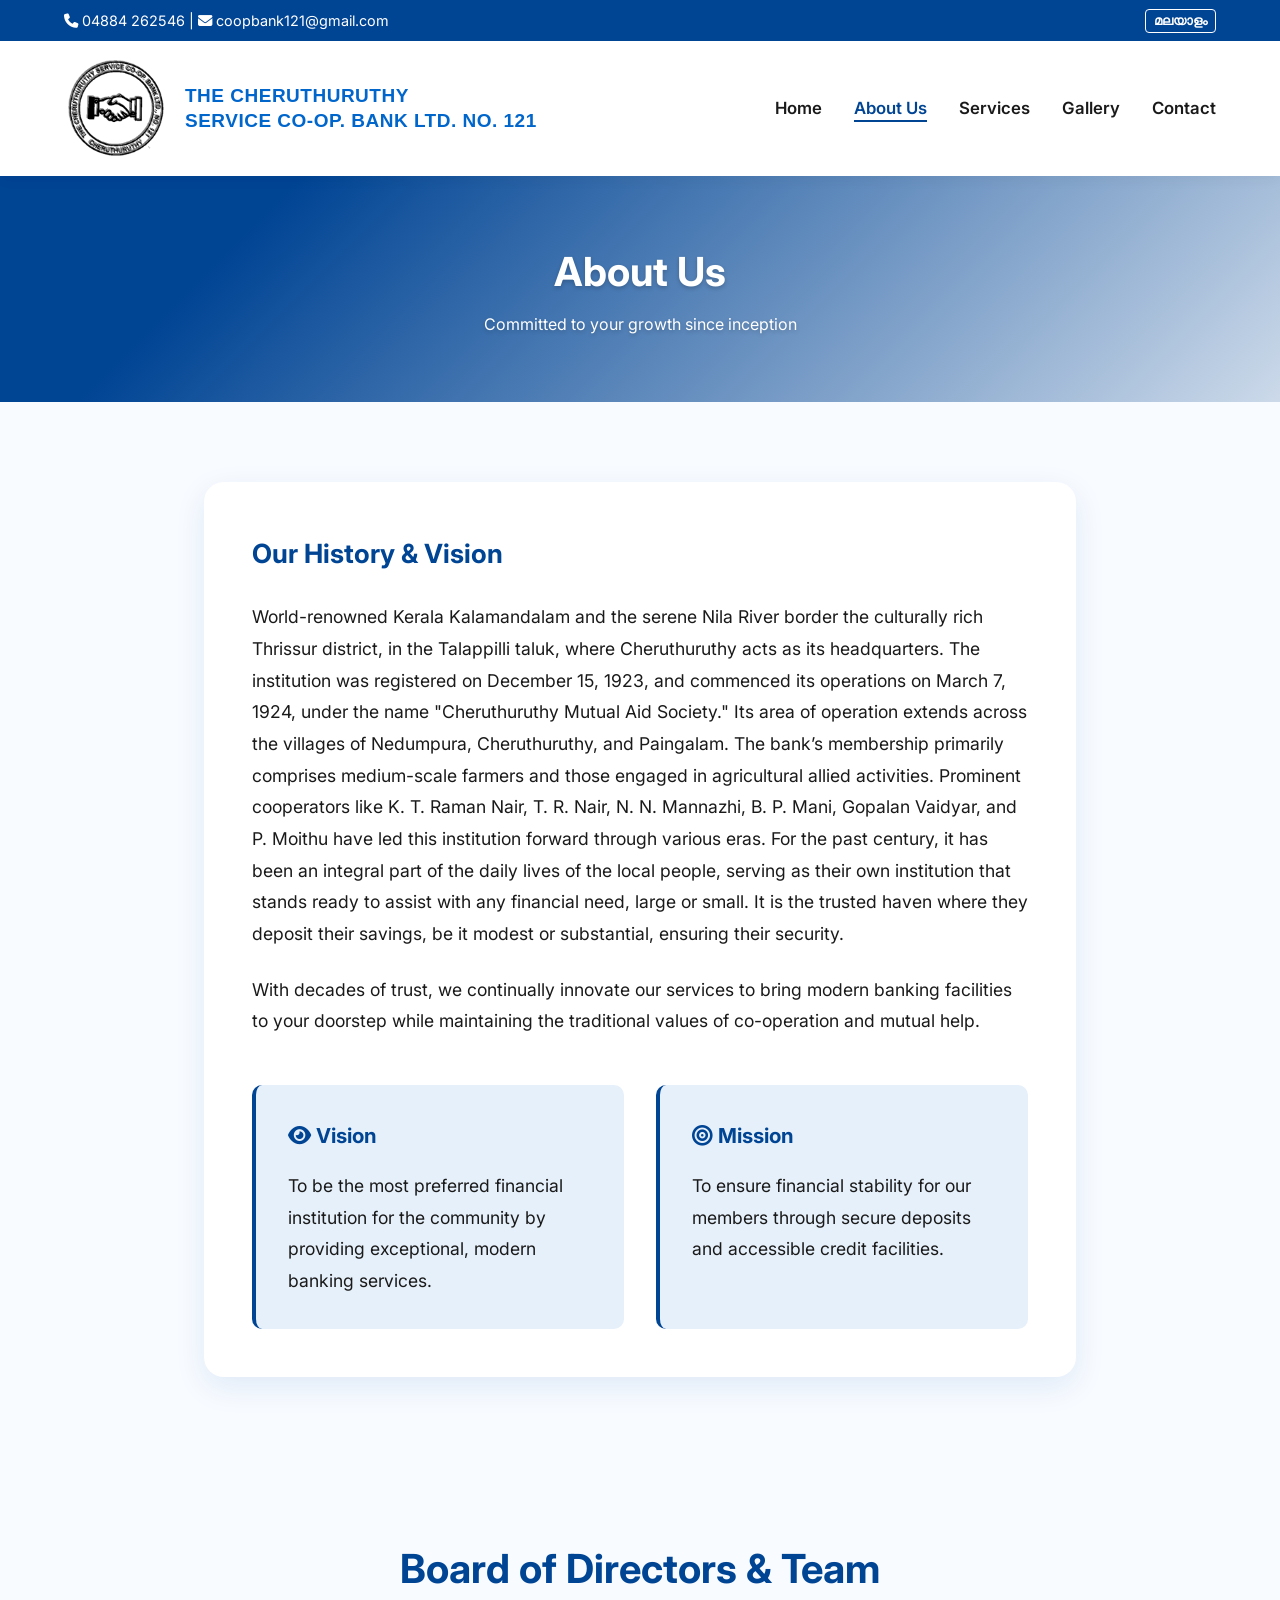
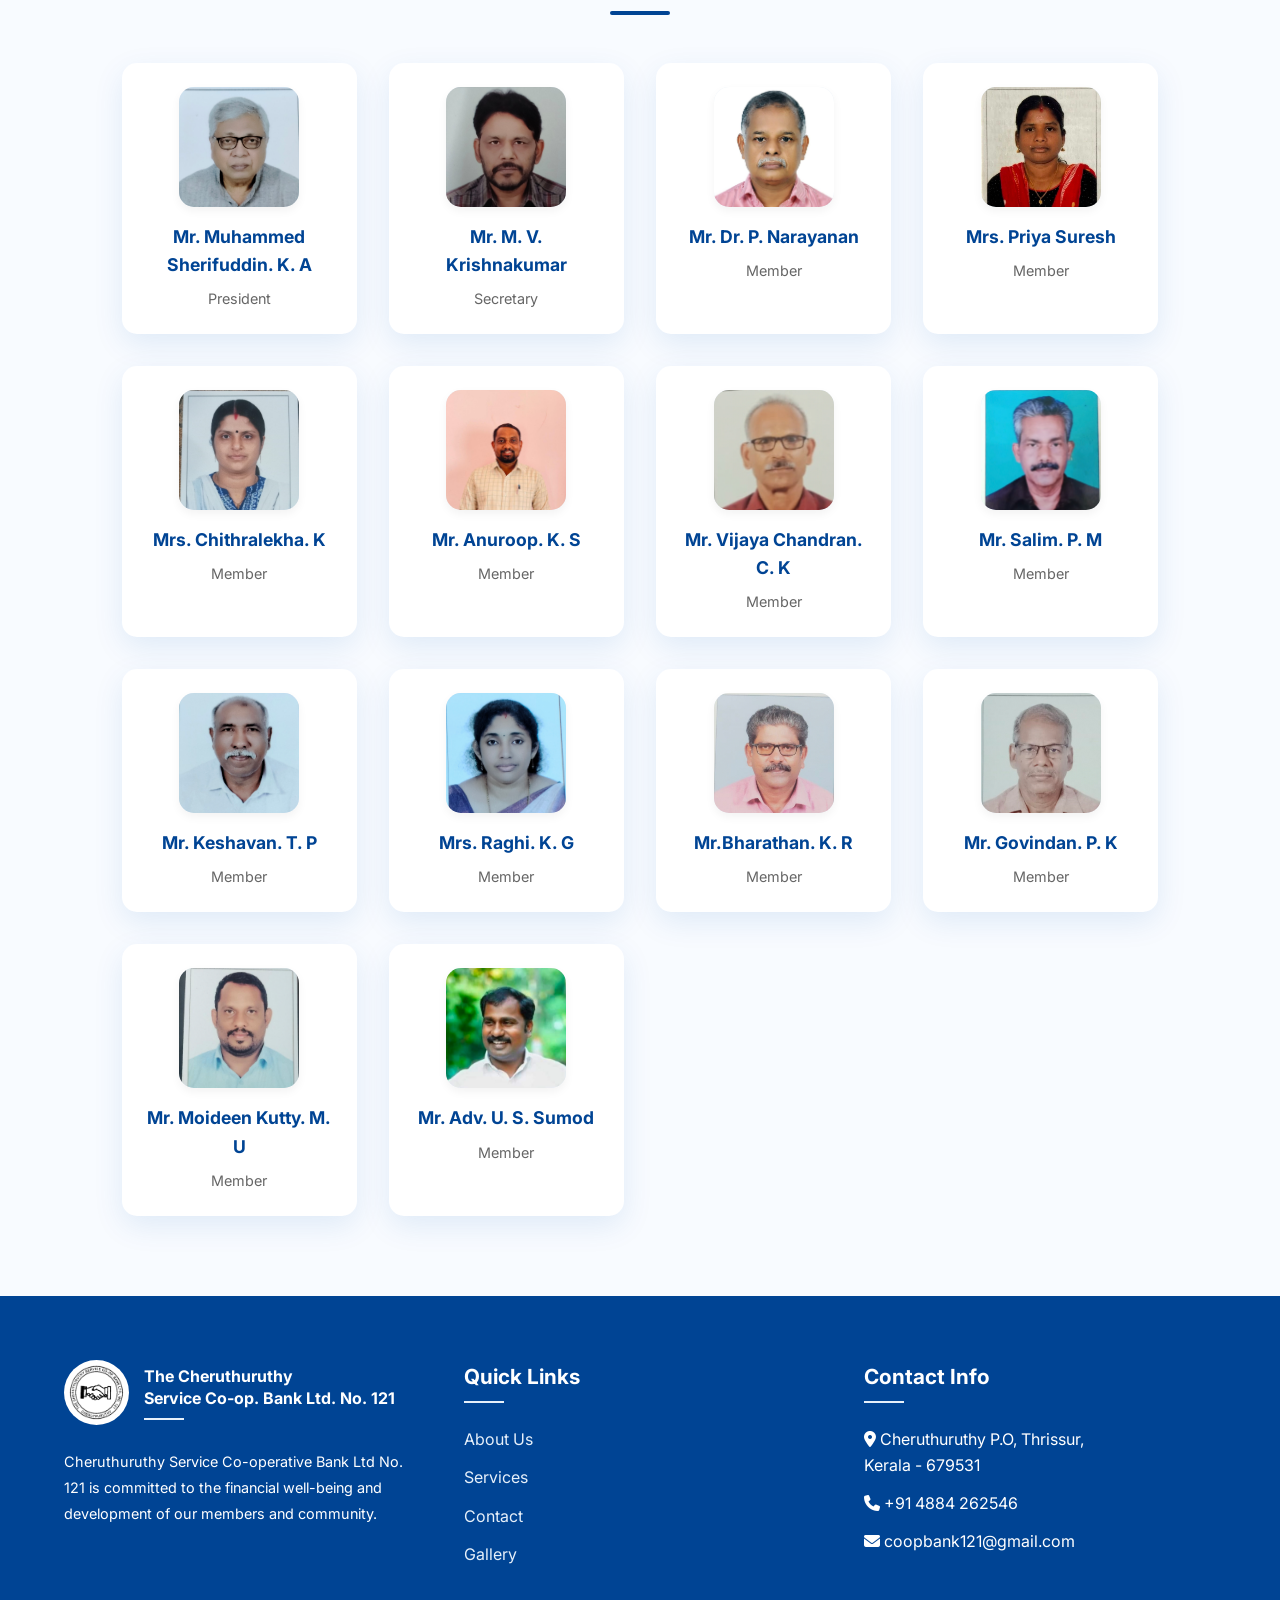
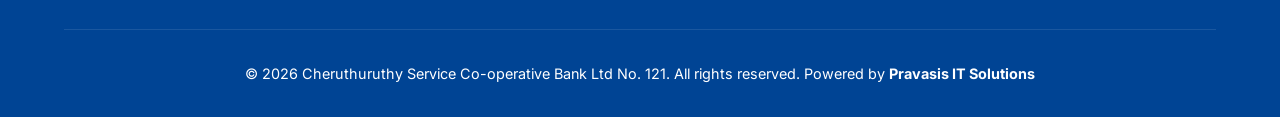
==== about.html @ 6e1e4259 "updated" ====
<!DOCTYPE html>
<html lang="en">

<head>
    <meta charset="UTF-8">
    <meta name="viewport" content="width=device-width, initial-scale=1.0">
    <title>About Us - Cheruthuruthy Service Co-operative Bank</title>
    <link
        href="https://fonts.googleapis.com/css2?family=Inter:wght@400;600;800&family=Noto+Sans+Malayalam:wght@400;600;800&display=swap"
        rel="stylesheet">
    <link rel="stylesheet" href="css/style.css">
    <link rel="stylesheet" href="https://cdnjs.cloudflare.com/ajax/libs/font-awesome/6.4.0/css/all.min.css">
</head>

<body>

    <!-- Header -->
    <div id="header-placeholder"></div>

    <!-- Page Title -->
    <div
        style="background: linear-gradient(135deg, var(--primary-blue) 20%, var(--white) 120%); color: var(--white); padding: 4rem 5%; text-align: center; text-shadow: 0 2px 4px rgba(0,0,0,0.2);">
        <h1 style="font-size: 2.5rem; margin-bottom: 0.5rem;">
            <span class="lang-en">About Us</span>
            <span class="lang-ml">ഞങ്ങളെക്കുറിച്ച്</span>
        </h1>
        <p>
            <span class="lang-en">Committed to your growth since inception</span>
            <span class="lang-ml">തുടക്കം മുതൽ നിങ്ങളുടെ വളർച്ചയ്ക്കായി പ്രതിജ്ഞാബദ്ധം</span>
        </p>
    </div>

    <!-- About Content -->
    <section class="section" style="max-width: 1000px; margin: 0 auto; line-height: 1.8; font-size: 1.1rem;">
        <div style="background: var(--white); padding: 3rem; border-radius: 20px; box-shadow: var(--box-shadow);">
            <h2 style="color: var(--primary-blue); margin-bottom: 1.5rem;">
                <span class="lang-en">Our History & Vision</span>
                <span class="lang-ml">ഞങ്ങളുടെ ചരിത്രവും കാഴ്ചപ്പാടും</span>
            </h2>
            <p style="margin-bottom: 1.5rem;">
                <span class="lang-en">World-renowned Kerala Kalamandalam and the serene Nila River border the culturally
                    rich Thrissur district, in the Talappilli taluk, where Cheruthuruthy acts as its headquarters.
                    The institution was registered on December 15, 1923, and commenced its operations on March 7, 1924,
                    under the name "Cheruthuruthy Mutual Aid Society." Its area of operation extends across the
                    villages of Nedumpura, Cheruthuruthy, and Paingalam. The bank’s membership primarily comprises
                    medium-scale farmers and those engaged in agricultural allied activities. Prominent cooperators like
                    K.
                    T. Raman Nair, T. R. Nair, N. N. Mannazhi, B. P. Mani, Gopalan Vaidyar, and P. Moithu have led
                    this institution forward through various eras. For the past century, it has been an integral part of
                    the daily lives of the local people, serving as their own institution that stands ready to assist
                    with
                    any financial need, large or small. It is the trusted haven where they deposit their savings, be it
                    modest or substantial, ensuring their security.</span>
                <span class="lang-ml">ലോക പ്രശസ്തമായ കേരളകലാമണ്ഡലവും, നിളാനദിയും അതിരിടുന്ന തൃശൂർ ജില്ലയിൽ തലപ്പിള്ളി
                    താലൂക്കിൽ ചെറുതുരുത്തി ആസ്ഥാനമാക്കി 1923 ഡിസംബർ 15 ന് രജിസ്റ്റർ ചെയ്യുകയും 1924 മാർച്ച് 7 ന്
                    ചെറുതുരുത്തി പരസ്പര സഹായ സംഘം എന്ന പേരിൽ പ്രവർത്തനം ആരംഭിക്കുകയും ചെയ്തു.നെടുമ്പുര, ചെറുതുരുത്തി,
                    പൈങ്കുളം വില്ലേജുകളിലായി അതിന്റെ പ്രവർത്തന പരിധി വ്യാപിച്ചു കിടക്കുന്നു. പ്രധാനമായും ഇടത്തരം
                    കർഷകരും, കാർഷികാനുബന്ധപ്രവർത്തനങ്ങളിൽ ഏർപ്പെട്ടു വരുന്നവരുമാണ് ബാങ്കിലെ അംഗങ്ങൾ . K. T. രാമൻ നായർ,
                    T. R. നായർ, N. N. മണ്ണഴി, ബി. പി. മണി, ഗോപാലൻ വൈദ്യർ, പി. മൊയ്‌തു തുടങ്ങിയ പ്രമുഖ സഹകാരികൾ ഈ
                    സ്ഥാപനത്തിനെ വിവിധ കാലങ്ങളിലായി മുന്നോട്ടു നയിച്ചവരാണ്. കഴിഞ്ഞ ഒരു ശതാബ്ദ്ധമായി ഈ നാട്ടിലെ ഏതൊരു
                    സാധാരണക്കാരന്റെയും ഏതൊരു സാമ്പത്തികാവശ്യത്തിനും ഓടിയെത്താവുന്നൊരു സ്വന്തം സ്ഥാപനമായി അവരുടെ
                    നിത്യജീവിതവുമായി അത്രമേൽ ബന്ധപ്പെട്ടു കിടക്കുന്നു. അവരുടെ ചെറുതും വലുതുമായ സമ്പാദ്യങ്ങൾ സുരക്ഷിതമായി
                    നിക്ഷേപിക്കുന്നതിനും ആശ്രയിക്കുന്നത് ഈ സാമ്പത്തിക സ്ഥാപനത്തിനെയാണ്.</span>
            </p>
            <p style="margin-bottom: 1.5rem;">
                <span class="lang-en">With decades of trust, we continually innovate our services to bring modern
                    banking facilities to your doorstep while maintaining the traditional values of co-operation and
                    mutual help.</span>
                <span class="lang-ml">പതിറ്റാണ്ടുകളുടെ വിശ്വാസത്തോടെ, സഹകരണത്തിന്റെയും പരസ്പര സഹായത്തിന്റെയും പരമ്പരാഗത
                    മൂല്യങ്ങൾ കാത്തുസൂക്ഷിച്ചുകൊണ്ട് നിങ്ങളുടെ പടിവാതിൽക്കൽ ആധുനിക ബാങ്കിംഗ് സൗകര്യങ്ങൾ കൊണ്ടുവരാൻ ഞങ്ങൾ
                    നിരന്തരം ഞങ്ങളുടെ സേവനങ്ങൾ നവീകരിക്കുന്നു.</span>
            </p>

            <div style="display: grid; grid-template-columns: 1fr 1fr; gap: 2rem; margin-top: 3rem;">
                <div
                    style="background: var(--light-blue); padding: 2rem; border-radius: 10px; border-left: 4px solid var(--primary-blue);">
                    <h3 style="color: var(--secondary-blue); margin-bottom: 1rem;"><i class="fas fa-eye"></i> <span
                            class="lang-en">Vision</span><span class="lang-ml">കാഴ്ചപ്പാട്</span></h3>
                    <p>
                        <span class="lang-en">To be the most preferred financial institution for the community by
                            providing exceptional, modern banking services.</span>
                        <span class="lang-ml">മികച്ചതും ആധുനികവുമായ ബാങ്കിംഗ് സേവനങ്ങൾ നൽകിക്കൊണ്ട് സമൂഹത്തിന്റെ ഏറ്റവും
                            പ്രിയപ്പെട്ട സാമ്പത്തിക സ്ഥാപനമാകുക.</span>
                    </p>
                </div>
                <div
                    style="background: var(--light-blue); padding: 2rem; border-radius: 10px; border-left: 4px solid var(--primary-blue);">
                    <h3 style="color: var(--secondary-blue); margin-bottom: 1rem;"><i class="fas fa-bullseye"></i> <span
                            class="lang-en">Mission</span><span class="lang-ml">ദൗത്യം</span></h3>
                    <p>
                        <span class="lang-en">To ensure financial stability for our members through secure deposits and
                            accessible credit facilities.</span>
                        <span class="lang-ml">സുരക്ഷിതമായ നിക്ഷേപങ്ങളിലൂടെയും എളുപ്പത്തിൽ ലഭ്യമാകുന്ന വായ്പാ
                            സൗകര്യങ്ങളിലൂടെയും ഞങ്ങളുടെ അംഗങ്ങൾക്ക് സാമ്പത്തിക സ്ഥിരത ഉറപ്പാക്കുക.</span>
                    </p>
                </div>
            </div>
        </div>
    </section>

    <!-- Team Section -->
    <section class="section bg-light">
        <h2 class="section-title">
            <span class="lang-en">Board of Directors & Team</span>
            <span class="lang-ml">ഭരണസമിതി</span>
        </h2>
        <div class="team-grid">
            <div class="team-member">
                <div class="avatar"><img src="images/team/peresident.jpeg" alt="Team Member"></div>
                <h4>
                    <span class="lang-en">Mr. Muhammed Sherifuddin. K. A</span>
                    <span class="lang-ml">ശ്രീ. മുഹമ്മദ് ഷെരീഫുദ്ദീൻ. കെ. എ</span>
                </h4>
                <p><span class="lang-en">President</span><span class="lang-ml">പ്രസിഡന്റ്</span></p>
            </div>
            <div class="team-member">
                <div class="avatar"><img src="images/team/secreatery.jpeg" alt="Team Member"></div>
                <h4>
                    <span class="lang-en">Mr. M. V. Krishnakumar</span>
                    <span class="lang-ml">ശ്രീ. എം. വി. കൃഷ്ണകുമാർ</span>
                </h4>
                <p><span class="lang-en">Secretary</span><span class="lang-ml">സെക്രട്ടറി</span></p>
            </div>
            <div class="team-member">
                <div class="avatar"><img src="images/team/member1.jpeg" alt="Team Member"></div>
                <h4>
                    <span class="lang-en">Mr. Dr. P. Narayanan</span>
                    <span class="lang-ml">ശ്രീ. ഡോ. പി. നാരായണൻ</span>
                </h4>
                <p><span class="lang-en">Member</span><span class="lang-ml">മെമ്പർ</span></p>
            </div>
            <div class="team-member">
                <div class="avatar"><img src="images/team/member2.jpeg" alt="Team Member"></div>
                <h4>
                    <span class="lang-en">Mrs. Priya Suresh</span><span class="lang-ml">ശ്രീമതി. പ്രിയ സുരേഷ്</span>
                </h4>

                </h4>
                <p><span class="lang-en">Member</span><span class="lang-ml">മെമ്പർ</span></p>
            </div>
            <div class="team-member">
                <div class="avatar"><img src="images/team/member3.jpeg" alt="Team Member"></div>
                <h4><span class="lang-en">Mrs. Chithralekha. K</span><span class="lang-ml">ശ്രീമതി. ചിത്രലേഖ. കെ.</span>
                </h4>
                <p><span class="lang-en">Member</span><span class="lang-ml">മെമ്പർ</span></p>
            </div>
            <div class="team-member">
                <div class="avatar"><img src="images/team/member4.jpeg" alt="Team Member"></div>
                <h4>
                    <span class="lang-en">Mr. Anuroop. K. S</span>
                    <span class="lang-ml">ശ്രീ. അനുരൂപ് കെ. എസ്.</span>

                </h4>
                <p><span class="lang-en">Member</span><span class="lang-ml">മെമ്പർ</span></p>
            </div>
            <div class="team-member">
                <div class="avatar"><img src="images/team/member5.jpeg" alt="Team Member"></div>
                <h4><span class="lang-en">Mr. Vijaya Chandran. C. K</span><span class="lang-ml">ശ്രീ. വിജയ ചന്ദ്രൻ
                        സി. കെ</span></h4>
                <p><span class="lang-en">Member</span><span class="lang-ml">മെമ്പർ</span></p>
            </div>
            <div class="team-member">
                <div class="avatar"><img src="images/team/member6.jpeg" alt="Team Member"></div>
                <h4><span class="lang-en">Mr. Salim. P. M</span><span class="lang-ml">ശ്രീ. സലീം. പി. എം</span></h4>
                <p><span class="lang-en">Member</span><span class="lang-ml">മെമ്പർ</span></p>
            </div>
            <div class="team-member">
                <div class="avatar"><img src="images/team/member7.jpeg" alt="Team Member"></div>
                <h4><span class="lang-en">Mr. Keshavan. T. P</span><span class="lang-ml">ശ്രീ. കേശവൻ. ടി. പി.</span>
                </h4>
                <p><span class="lang-en">Member</span><span class="lang-ml">മെമ്പർ</span></p>
            </div>
            <div class="team-member">
                <div class="avatar"><img src="images/team/member8.jpeg" alt="Team Member"></div>
                <h4><span class="lang-en">Mrs. Raghi. K. G</span><span class="lang-ml">ശ്രീമതി. രാഗി. കെ. ജി</span>
                </h4>
                <p><span class="lang-en">Member</span><span class="lang-ml">മെമ്പർ</span></p>
            </div>
            <div class="team-member">
                <div class="avatar"><img src="images/team/member9.jpeg" alt="Team Member"></div>
                <h4><span class="lang-en">Mr.Bharathan. K. R</span><span class="lang-ml">ശ്രീ. ഭരതൻ. കെ. ആർ</span></h4>
                <p><span class="lang-en">Member</span><span class="lang-ml">മെമ്പർ</span></p>
            </div>
            <div class="team-member">
                <div class="avatar"><img src="images/team/member10.jpeg" alt="Team Member"></div>
                <h4><span class="lang-en">Mr. Govindan. P. K</span><span class="lang-ml">ശ്രീ. ഗോവിന്ദൻ. പി. കെ</span>
                </h4>
                <p><span class="lang-en">Member</span><span class="lang-ml">മെമ്പർ</span></p>
            </div>
            <div class="team-member">
                <div class="avatar"><img src="images/team/member11.jpeg" alt="Team Member"></div>
                <h4><span class="lang-en">Mr. Moideen Kutty. M. U</span><span class="lang-ml">ശ്രീ. മൊയ്‌തീൻ കുട്ടി. എം.
                        യു</span></h4>
                <p><span class="lang-en">Member</span><span class="lang-ml">മെമ്പർ</span></p>
            </div>
            <div class="team-member">
                <div class="avatar"><img src="images/team/member12.jpeg" alt="Team Member"></div>
                <h4><span class="lang-en">Mr. Adv. U. S. Sumod</span><span class="lang-ml">ശ്രീ. അഡ്വ. യു. എസ്.
                        സുമോദ്</span>
                </h4>
                <p><span class="lang-en">Member</span><span class="lang-ml">മെമ്പർ</span></p>
            </div>
        </div>
    </section>

    <!-- Footer -->
    <div id="footer-placeholder"></div>

    <script src="js/script.js"></script>
</body>

</html>
---- css/style.css ----
:root {
    --primary-blue: #004494;
    --secondary-blue: #004494;
    --light-blue: #e6f0fa;
    --white: #ffffff;
    --dark-text: #1a1a1a;
    --gray-text: #555555;
    --bg-light: #f8fbff;
    --transition-speed: 0.3s;
    --box-shadow: 0 10px 30px rgba(0, 86, 179, 0.1);
    --hover-shadow: 0 15px 40px rgba(0, 86, 179, 0.2);
}

* {
    margin: 0;
    padding: 0;
    box-sizing: border-box;
}

body {
    font-family: 'Inter', 'Noto Sans Malayalam', sans-serif;
    color: var(--dark-text);
    background-color: var(--bg-light);
    line-height: 1.6;
    overflow-x: hidden;
}

/* Language Toggle Defaults */
.lang-ml {
    display: none;
    /* Default to English */
}

body.ml-active .lang-en {
    display: none;
}

body.ml-active .lang-ml {
    display: inline-block;
}

/* Navbar */
header {
    background-color: var(--white);
    box-shadow: 0 2px 15px rgba(0, 0, 0, 0.05);
    position: sticky;
    top: 0;
    z-index: 1000;
}

.top-bar {
    background-color: var(--primary-blue);
    color: var(--white);
    padding: 0.5rem 5%;
    display: flex;
    justify-content: space-between;
    align-items: center;
    font-size: 0.9rem;
}

.lang-switch button {
    background: transparent;
    border: 1px solid var(--white);
    color: var(--white);
    padding: 0.2rem 0.5rem;
    border-radius: 4px;
    cursor: pointer;
    font-weight: bold;
    transition: all var(--transition-speed);
}

.lang-switch button:hover {
    background: var(--white);
    color: var(--primary-blue);
}

/* Container layout to space out the Logo side and the Navigation side */
.nav-container {
    display: flex;
    justify-content: space-between;
    align-items: center;
    padding: 10px 5%;
    background: #ffffff;
}

/* Logo wrapper link styling */
.logo {
    display: flex;
    align-items: center;
    text-decoration: none;
    gap: 15px;
    /* Spaces out the circular emblem and the text */
}

/* Fixes the circular image resolution/visibility issues */
.logo-img {
    height: 75px;
    /* Increases height so details are clear */
    width: 75px;
    /* Forces equal width to prevent stretching */
    object-fit: contain;
    display: block;
}

/* Typography arrangement for Bank Names */
.logo-text {
    display: flex;
    flex-direction: column;
    justify-content: center;
}

.logo-text h1 {
    font-size: 24px;
    font-weight: 800;
    color: #1a73e8;
    /* Matches your crisp brand blue */
    margin: 0;
    line-height: 1.2;
    letter-spacing: 0.5px;
}

.logo-text p {
    font-size: 13px;
    color: #5f6368;
    /* Clean dark grey for secondary text */
    margin: 2px 0 0 0;
    line-height: 1.3;
    font-weight: 500;
}

/* Language toggle helpers (adjust based on your JS toggle mechanism) */
.logo-text .lang-ml {
    font-family: 'Gayathri', 'Manjari', sans-serif;
    /* Recommended clean Malayalam web fonts */
    font-size: 12px;
}

/* Container holding both the image and the text */
.logo-container {
    display: flex;
    align-items: center;
    text-decoration: none;
    gap: 16px;
    /* Creates elegant spacing between emblem and text */
    padding: 5px 0;
}

/* Fixes the circular logo visibility and applies boldness */
.bank-logo-img {
    height: 105px;
    /* Increased significantly so the text inside the seal is actually readable */
    width: 105px;
    max-width: none;
    flex-shrink: 0;
    object-fit: contain;
    background: transparent;
    display: block;
    /* This filter makes the thin lines of the original logo appear bold and crisp! */
    filter: drop-shadow(0.5px 0.5px 0 rgba(0, 0, 0, 0.5)) drop-shadow(-0.5px -0.5px 0 rgba(0, 0, 0, 0.5)) contrast(1.2);
}

/* Branding Typography Layout */
.bank-branding-text {
    display: flex;
    flex-direction: column;
    justify-content: center;
}

/* Core Title styling */
.bank-title {
    font-size: 19px;
    font-weight: 800;
    color: #0066cc;
    /* Clean, bold professional blue matching your site header theme */
    margin: 0;
    line-height: 1.3;
    letter-spacing: 0.5px;
    font-family: sans-serif;
}

/* English and Malayalam Subtitle formatting */
.bank-subtitle {
    font-size: 13px;
    font-weight: 500;
    color: #4a4a4a;
    /* Smooth dark gray for crisp reading */
    margin: 3px 0 0 0;
    line-height: 1.2;
}

/* Optional styling tweak for clean rendering of the Malayalam font script */
.bank-subtitle.lang-ml {
    font-size: 12px;
    margin-top: 2px;
    font-family: 'Gayathri', 'Manjari', 'Noto Sans Malayalam', sans-serif;
}

nav ul {
    display: flex;
    list-style: none;
    gap: 2rem;
}

nav ul li a {
    text-decoration: none;
    color: var(--dark-text);
    font-weight: 600;
    font-size: 1.05rem;
    transition: color var(--transition-speed);
    position: relative;
}

nav ul li a::after {
    content: '';
    position: absolute;
    width: 0;
    height: 2px;
    bottom: -4px;
    left: 0;
    background-color: var(--primary-blue);
    transition: width var(--transition-speed);
}

nav ul li a:hover,
nav ul li a.active {
    color: var(--primary-blue);
}

nav ul li a:hover::after,
nav ul li a.active::after {
    width: 100%;
}

/* Hero Section */
.hero {
    height: 80vh;
    background: linear-gradient(135deg, rgba(0, 0, 0, 0.7) 0%, rgba(17, 120, 255, 0.4) 100%), url('../images/main-branch2.jpeg');
    background-size: cover;
    background-position: top center;
    background-repeat: no-repeat;
    display: flex;
    align-items: center;
    justify-content: flex-start;
    text-align: left;
    padding: 0 5%;
    position: relative;
    overflow: hidden;
}

.hero::before {
    content: '';
    position: absolute;
    width: 600px;
    height: 600px;
    background: rgba(0, 86, 179, 0.05);
    border-radius: 50%;
    top: -200px;
    right: -200px;
    z-index: 0;
}

.hero-content {
    position: relative;
    z-index: 1;
    max-width: 800px;
}

.hero h2 {
    font-size: 3.5rem;
    color: var(--white);
    margin-bottom: 1.5rem;
    line-height: 1.2;
    text-shadow: 0 2px 10px rgba(0, 0, 0, 0.3);
    animation: fadeInUp 1s ease-out;
}

.hero p {
    font-size: 1.2rem;
    color: rgba(255, 255, 255, 0.9);
    margin-bottom: 2rem;
    text-shadow: 0 2px 8px rgba(0, 0, 0, 0.3);
    animation: fadeInUp 1s ease-out 0.2s both;
}

.btn-primary {
    display: inline-block;
    background-color: var(--primary-blue);
    color: var(--white);
    padding: 1rem 2.5rem;
    border-radius: 50px;
    text-decoration: none;
    font-weight: 600;
    font-size: 1.1rem;
    transition: all var(--transition-speed);
    box-shadow: 0 5px 15px rgba(0, 86, 179, 0.3);
    animation: fadeInUp 1s ease-out 0.4s both;
}

.btn-primary:hover {
    background-color: var(--secondary-blue);
    transform: translateY(-3px);
    box-shadow: 0 8px 20px rgba(0, 86, 179, 0.4);
}

/* Common Sections */
.section {
    padding: 5rem 5%;
}

#about-section {
    position: relative;
    overflow: hidden;
}

#about-section::before {
    content: '';
    position: absolute;
    top: 50%;
    left: 50%;
    transform: translate(-50%, -50%);
    width: 100%;
    height: 100%;
    background-image: url('../images/cscb lOGO.png');
    background-repeat: no-repeat;
    background-position: center;
    background-size: contain;
    opacity: 0.06;
    /* Elegant faded watermark */
    z-index: 0;
    pointer-events: none;
}

#about-section>* {
    position: relative;
    z-index: 1;
}

.section-title {
    text-align: center;
    color: var(--primary-blue);
    font-size: 2.5rem;
    margin-bottom: 3rem;
    position: relative;
}

.section-title::after {
    content: '';
    display: block;
    width: 60px;
    height: 4px;
    background-color: var(--primary-blue);
    margin: 10px auto 0;
    border-radius: 2px;
}

/* Cards (Services) */
.cards-grid {
    display: grid;
    grid-template-columns: repeat(auto-fit, minmax(300px, 1fr));
    gap: 2rem;
}

.card {
    background: var(--white);
    padding: 2.5rem 2rem;
    border-radius: 20px;
    box-shadow: var(--box-shadow);
    transition: all var(--transition-speed);
    text-align: center;
    border-bottom: 5px solid transparent;
}

.card:hover {
    transform: translateY(-10px);
    box-shadow: var(--hover-shadow);
    border-bottom-color: var(--primary-blue);
}

.card-icon {
    font-size: 3rem;
    color: var(--primary-blue);
    margin-bottom: 1.5rem;
}

.card h3 {
    font-size: 1.5rem;
    margin-bottom: 1rem;
    color: var(--dark-text);
}

.card p {
    color: var(--gray-text);
}

/* Footer */
footer {
    background-color: var(--primary-blue);
    color: var(--white);
    padding: 4rem 5% 2rem;
}

.footer-content {
    display: grid;
    grid-template-columns: repeat(auto-fit, minmax(250px, 1fr));
    gap: 3rem;
    margin-bottom: 3rem;
}

.footer-col h4 {
    font-size: 1.3rem;
    margin-bottom: 1.5rem;
    position: relative;
    padding-bottom: 10px;
}

.footer-col h4::after {
    content: '';
    position: absolute;
    left: 0;
    bottom: 0;
    width: 40px;
    height: 2px;
    background: var(--light-blue);
}

.footer-col ul {
    list-style: none;
}

.footer-col ul li {
    margin-bottom: 0.8rem;
}

.footer-col a {
    color: var(--light-blue);
    text-decoration: none;
    transition: color var(--transition-speed);
}

.footer-col a:hover {
    color: var(--white);
    padding-left: 5px;
}

.footer-bottom {
    text-align: center;
    padding-top: 2rem;
    border-top: 1px solid rgba(255, 255, 255, 0.1);
    font-size: 0.9rem;
}

/* Animations */
@keyframes fadeInUp {
    from {
        opacity: 0;
        transform: translateY(30px);
    }

    to {
        opacity: 1;
        transform: translateY(0);
    }
}

/* Forms */
.contact-form {
    background: var(--white);
    padding: 3rem;
    border-radius: 20px;
    box-shadow: var(--box-shadow);
    max-width: 800px;
    margin: 0 auto;
}

.form-group {
    margin-bottom: 1.5rem;
}

.form-control {
    width: 100%;
    padding: 1rem;
    border: 1px solid #ddd;
    border-radius: 8px;
    font-family: inherit;
    font-size: 1rem;
    transition: border-color var(--transition-speed);
}

.form-control:focus {
    outline: none;
    border-color: var(--primary-blue);
    box-shadow: 0 0 0 3px rgba(0, 86, 179, 0.1);
}

/* Gallery */
.gallery-grid {
    display: grid;
    grid-template-columns: repeat(auto-fill, minmax(250px, 1fr));
    gap: 1.5rem;
}

.gallery-item {
    border-radius: 15px;
    overflow: hidden;
    box-shadow: var(--box-shadow);
    height: 250px;
    background-color: var(--light-blue);
    /* Placeholder */
    position: relative;
}

.gallery-item img {
    width: 100%;
    height: 100%;
    object-fit: cover;
    transition: transform var(--transition-speed);
}

.gallery-item:hover img {
    transform: scale(1.1);
}

/* Team Section */
.team-grid {
    display: grid;
    grid-template-columns: repeat(auto-fit, minmax(200px, 1fr));
    gap: 2rem;
    padding: 0 5%;
}

.team-member {
    background: var(--white);
    padding: 1.5rem;
    border-radius: 15px;
    text-align: center;
    box-shadow: var(--box-shadow);
    transition: transform var(--transition-speed);
}

.team-member:hover {
    transform: translateY(-5px);
}

.team-member .avatar {
    width: 120px;
    height: 120px;
    background: var(--light-blue);
    border-radius: 15px;
    margin: 0 auto 1rem auto;
    display: flex;
    align-items: center;
    justify-content: center;
    overflow: hidden;
    box-shadow: 0 4px 10px rgba(0, 0, 0, 0.05);
}

.team-member .avatar img {
    width: 100%;
    height: 100%;
    object-fit: cover;
    object-position: top center;
}

.team-member h4 {
    color: var(--primary-blue);
    margin-bottom: 0.5rem;
    font-size: 1.1rem;
}

.team-member p {
    font-size: 0.9rem;
    color: #666;
}

/* Image Carousel */
.carousel-container {
    overflow: hidden;
    width: 100%;
    padding: 1rem 0;
}

.carousel-track {
    display: flex;
    width: max-content;
    animation: scrollTrack 20s linear infinite;
}

.carousel-track:hover {
    animation-play-state: paused;
}

.carousel-slide {
    text-decoration: none;
    color: inherit;
    width: calc((90vw - 4rem) / 3);
    height: 300px;
    margin-right: 2rem;
    border-radius: 20px;
    overflow: hidden;
    box-shadow: var(--box-shadow);
    flex-shrink: 0;
    display: flex;
    flex-direction: column;
    background: var(--white);
}

.carousel-slide img {
    width: 100%;
    height: 220px;
    object-fit: cover;
    transition: transform 0.3s;
}

.carousel-slide:hover img {
    transform: scale(1.05);
}

.slide-caption {
    padding: 1rem;
    text-align: center;
    font-weight: 600;
    font-size: 1.2rem;
    color: var(--primary-blue);
    flex-grow: 1;
    display: flex;
    align-items: center;
    justify-content: center;
}

@keyframes scrollTrack {
    0% {
        transform: translateX(0);
    }

    100% {
        transform: translateX(calc(-50% - 1rem));
    }
}

/* Gallery Modal */
.modal {
    display: none; 
    position: fixed; 
    z-index: 2000; 
    left: 0;
    top: 0;
    width: 100%; 
    height: 100%; 
    overflow: auto; 
    background-color: rgba(0,0,0,0.85); 
    backdrop-filter: blur(5px);
}

.modal-content {
    margin: 5% auto;
    padding: 20px;
    width: 90%;
    max-width: 1000px;
    position: relative;
    animation: fadeInUp 0.5s ease-out;
}

.close-modal {
    color: #fff;
    position: absolute;
    top: 15px;
    right: 35px;
    font-size: 40px;
    font-weight: bold;
    cursor: pointer;
    transition: 0.3s;
    z-index: 2001;
}

.close-modal:hover {
    color: #ccc;
    transform: scale(1.1);
}

.modal-gallery {
    display: grid;
    grid-template-columns: repeat(auto-fit, minmax(200px, 1fr));
    gap: 1.5rem;
}

.modal-gallery img {
    width: 100%;
    height: 250px;
    object-fit: cover;
    border-radius: 10px;
    box-shadow: 0 4px 15px rgba(0,0,0,0.5);
    transition: transform 0.3s;
    cursor: zoom-in;
}

.modal-gallery img:hover {
    transform: scale(1.03);
}

/* Responsive */
@media (max-width: 768px) {
    .nav-container {
        flex-direction: column;
        gap: 1rem;
    }

    nav ul {
        flex-wrap: wrap;
        justify-content: center;
    }

    .hero h2 {
        font-size: 2.5rem;
    }

    .bank-title {
        white-space: normal;
        font-size: 16px;
        text-align: center;
    }

    .logo-container {
        flex-direction: column;
        text-align: center;
    }
}

@media (max-width: 1200px) and (min-width: 769px) {
    .bank-title {
        font-size: 16px;
    }
}
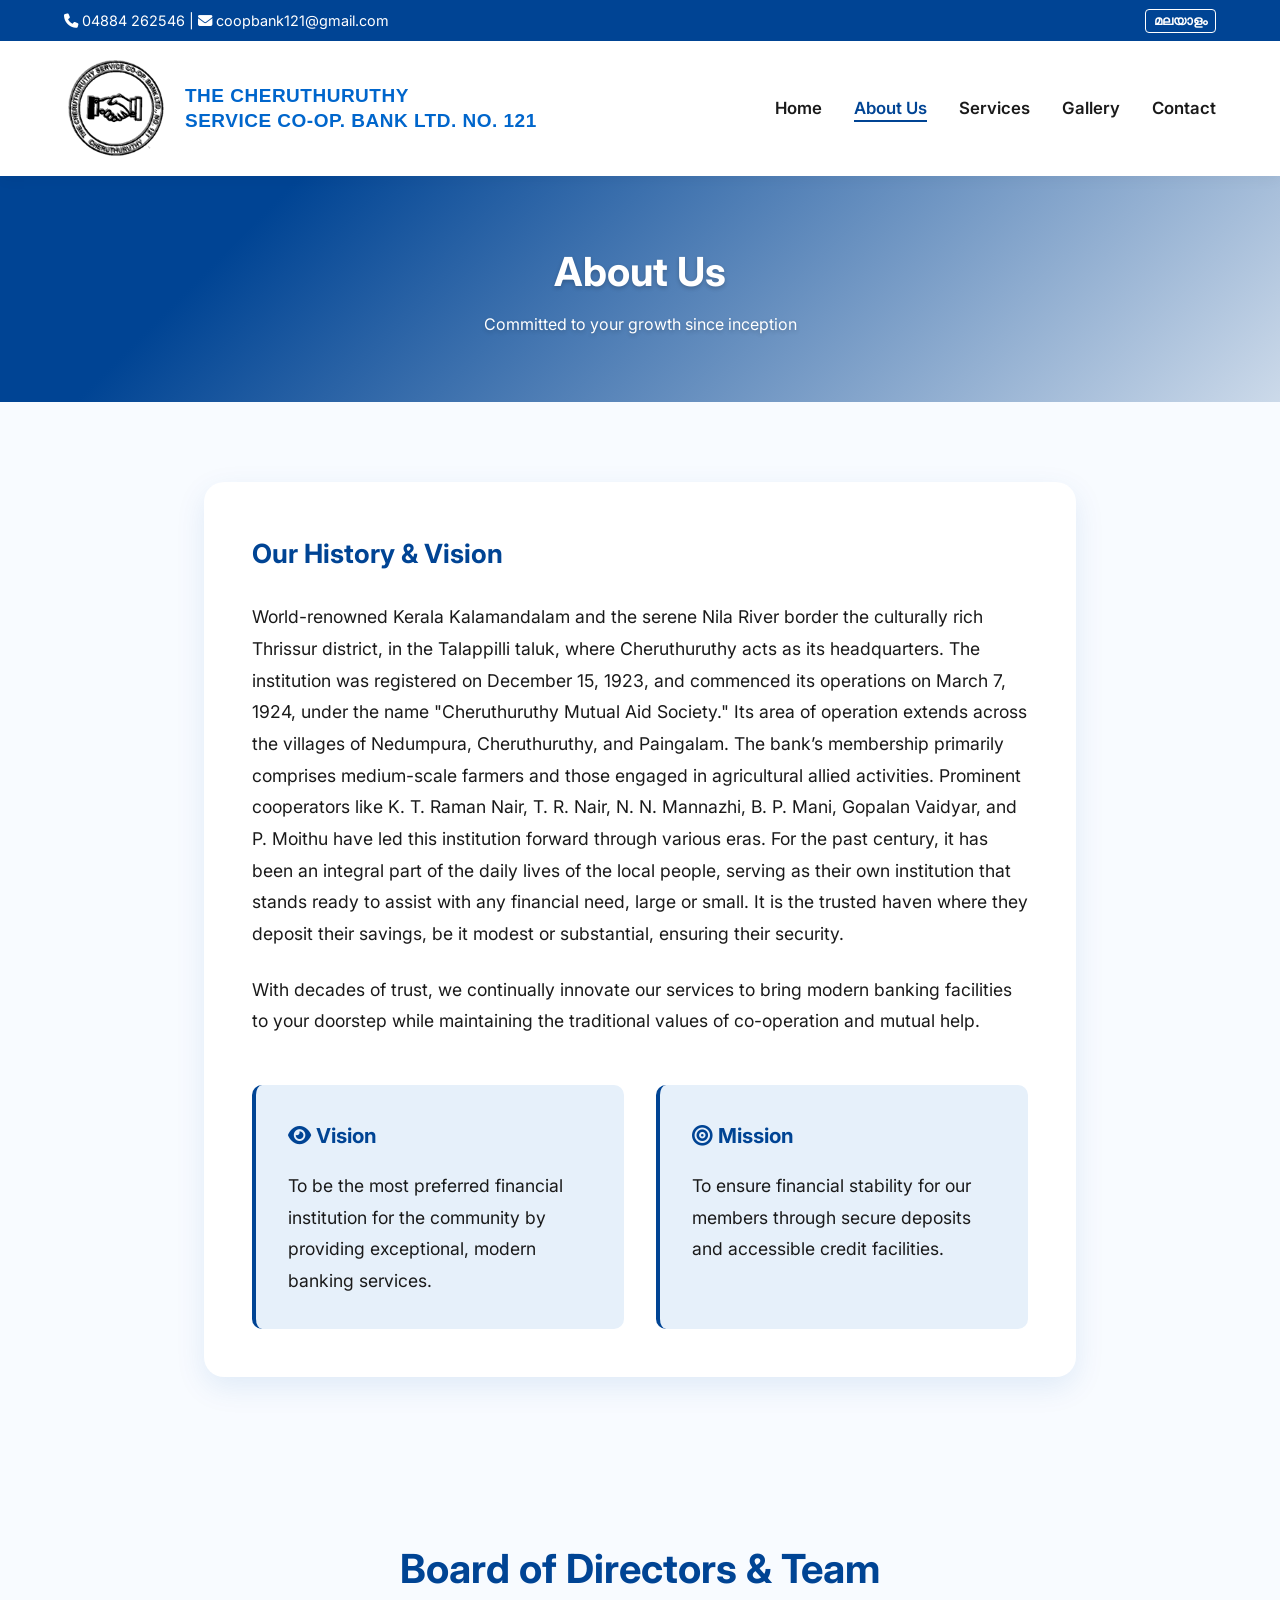
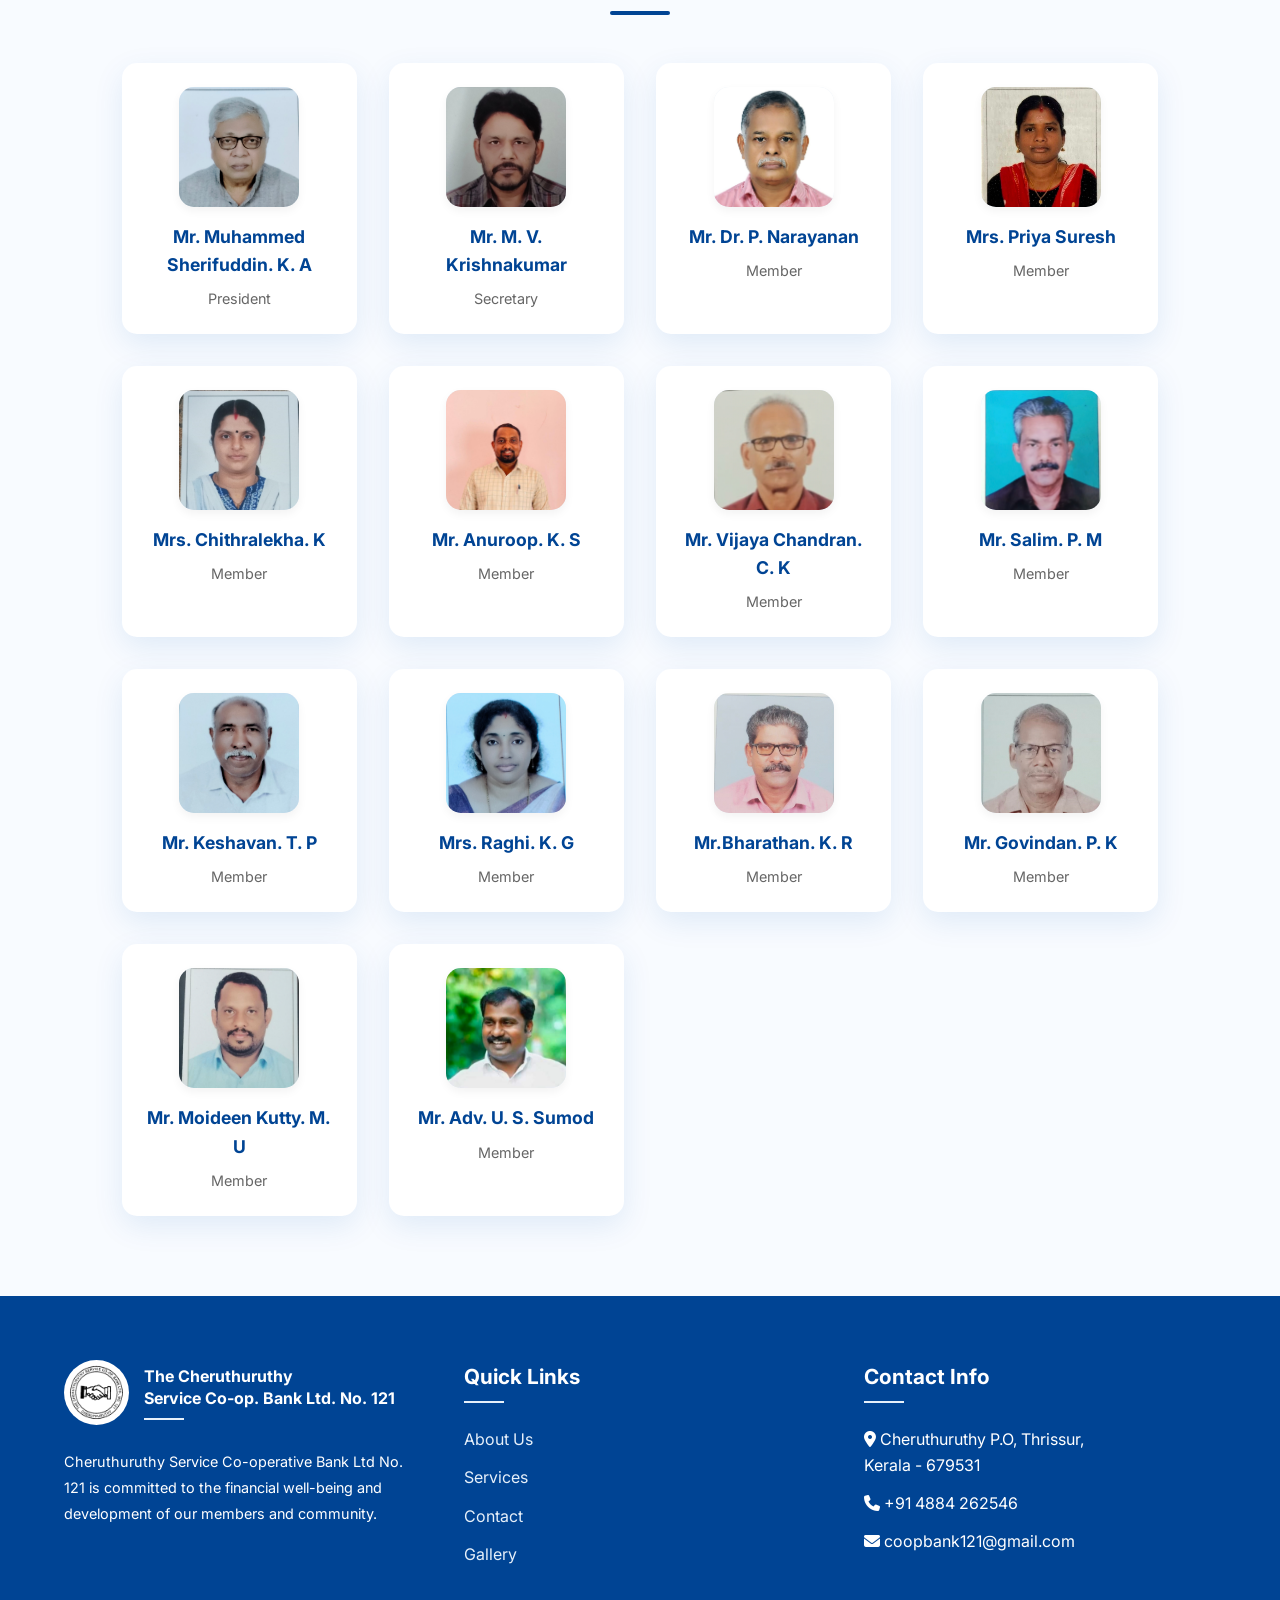
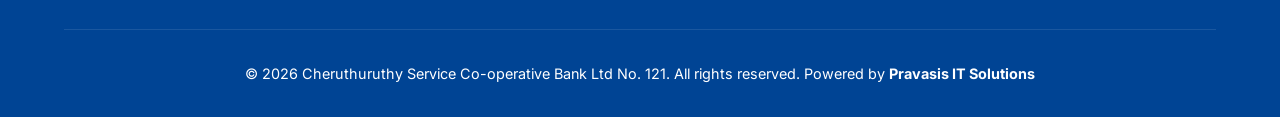
==== commit 867a1942: "mobile view updated" ====
--- a/about.html
+++ b/about.html
@@ -8,7 +8,7 @@
     <link
         href="https://fonts.googleapis.com/css2?family=Inter:wght@400;600;800&family=Noto+Sans+Malayalam:wght@400;600;800&display=swap"
         rel="stylesheet">
-    <link rel="stylesheet" href="css/style.css">
+    <link rel="stylesheet" href="css/style.css?v=1.8">
     <link rel="stylesheet" href="https://cdnjs.cloudflare.com/ajax/libs/font-awesome/6.4.0/css/all.min.css">
 </head>
 
@@ -71,7 +71,7 @@
                     നിരന്തരം ഞങ്ങളുടെ സേവനങ്ങൾ നവീകരിക്കുന്നു.</span>
             </p>
 
-            <div style="display: grid; grid-template-columns: 1fr 1fr; gap: 2rem; margin-top: 3rem;">
+            <div style="display: grid; grid-template-columns: repeat(auto-fit, minmax(280px, 1fr)); gap: 2rem; margin-top: 3rem;">
                 <div
                     style="background: var(--light-blue); padding: 2rem; border-radius: 10px; border-left: 4px solid var(--primary-blue);">
                     <h3 style="color: var(--secondary-blue); margin-bottom: 1rem;"><i class="fas fa-eye"></i> <span
--- a/css/style.css
+++ b/css/style.css
@@ -17,12 +17,19 @@
     box-sizing: border-box;
 }
 
+html, body {
+    overflow-x: hidden;
+    width: 100%;
+    position: relative;
+}
+
 body {
     font-family: 'Inter', 'Noto Sans Malayalam', sans-serif;
     color: var(--dark-text);
     background-color: var(--bg-light);
     line-height: 1.6;
-    overflow-x: hidden;
+    overflow-wrap: break-word;
+    word-wrap: break-word;
 }
 
 /* Language Toggle Defaults */
@@ -305,6 +312,12 @@
 /* Common Sections */
 .section {
     padding: 5rem 5%;
+}
+
+.contact-grid {
+    display: grid;
+    grid-template-columns: 1fr 2fr;
+    gap: 3rem;
 }
 
 #about-section {
@@ -697,31 +710,135 @@
     transform: scale(1.03);
 }
 
+/* Mobile Menu Toggle */
+.mobile-menu-toggle {
+    display: none;
+    background: none;
+    border: none;
+    font-size: 1.8rem;
+    color: var(--primary-blue);
+    cursor: pointer;
+    padding: 0.5rem;
+}
+
 /* Responsive */
 @media (max-width: 768px) {
     .nav-container {
+        flex-direction: row;
+        flex-wrap: wrap;
+        justify-content: space-between;
+        align-items: center;
+        gap: 0.5rem;
+        padding: 10px 5%;
+    }
+
+    .mobile-menu-toggle {
+        display: block;
+    }
+
+    .main-nav {
+        display: none;
+        width: 100%;
+        margin-top: 10px;
+        border-top: 1px solid #eee;
+        padding-top: 15px;
+    }
+
+    .main-nav.active {
+        display: block;
+    }
+
+    nav ul {
         flex-direction: column;
-        gap: 1rem;
-    }
-
-    nav ul {
-        flex-wrap: wrap;
-        justify-content: center;
+        align-items: center;
+        gap: 1.2rem;
+    }
+    
+    nav ul li a {
+        font-size: 1.1rem;
+        display: block;
+        padding: 5px;
     }
 
     .hero h2 {
-        font-size: 2.5rem;
+        font-size: 1.8rem;
+    }
+
+    .section-title {
+        font-size: 1.8rem;
+        margin-bottom: 2rem;
+    }
+
+    .bank-logo-img {
+        height: 50px;
+        width: 50px;
     }
 
     .bank-title {
         white-space: normal;
-        font-size: 16px;
+        font-size: 12px;
+        text-align: left;
+        line-height: 1.2;
+    }
+
+    .logo-container {
+        flex-direction: row;
+        text-align: left;
+        gap: 10px;
+        flex: 1;
+    }
+    
+    .top-bar {
+        flex-direction: column;
+        gap: 5px;
         text-align: center;
     }
 
-    .logo-container {
+    .carousel-slide {
+        width: 260px;
+        margin-right: 1rem;
+    }
+
+    /* Fix services page inline styles for mobile */
+    #deposits, #loans, #mss, #other-services {
+        padding: 1.5rem !important;
+    }
+    
+    #deposits h2, #loans h2, #mss h2, #other-services h2 {
+        font-size: 1.35rem !important;
+    }
+
+    .contact-grid {
+        grid-template-columns: 1fr;
+    }
+
+    /* Fullscreen Gallery Modal for Mobile */
+    .modal-content {
+        width: 100% !important;
+        margin: 0 !important;
+        padding: 0 !important;
+        height: 100vh;
+        display: flex;
         flex-direction: column;
+        justify-content: center;
+    }
+
+    .mySlides img {
+        border-radius: 0 !important;
+    }
+
+    /* Center Footer on Mobile */
+    .footer-col {
         text-align: center;
+    }
+    
+    .footer-col h4::after {
+        left: 50%;
+        transform: translateX(-50%);
+    }
+    
+    .footer-col div[style*="display: flex"] {
+        justify-content: center;
     }
 }
 
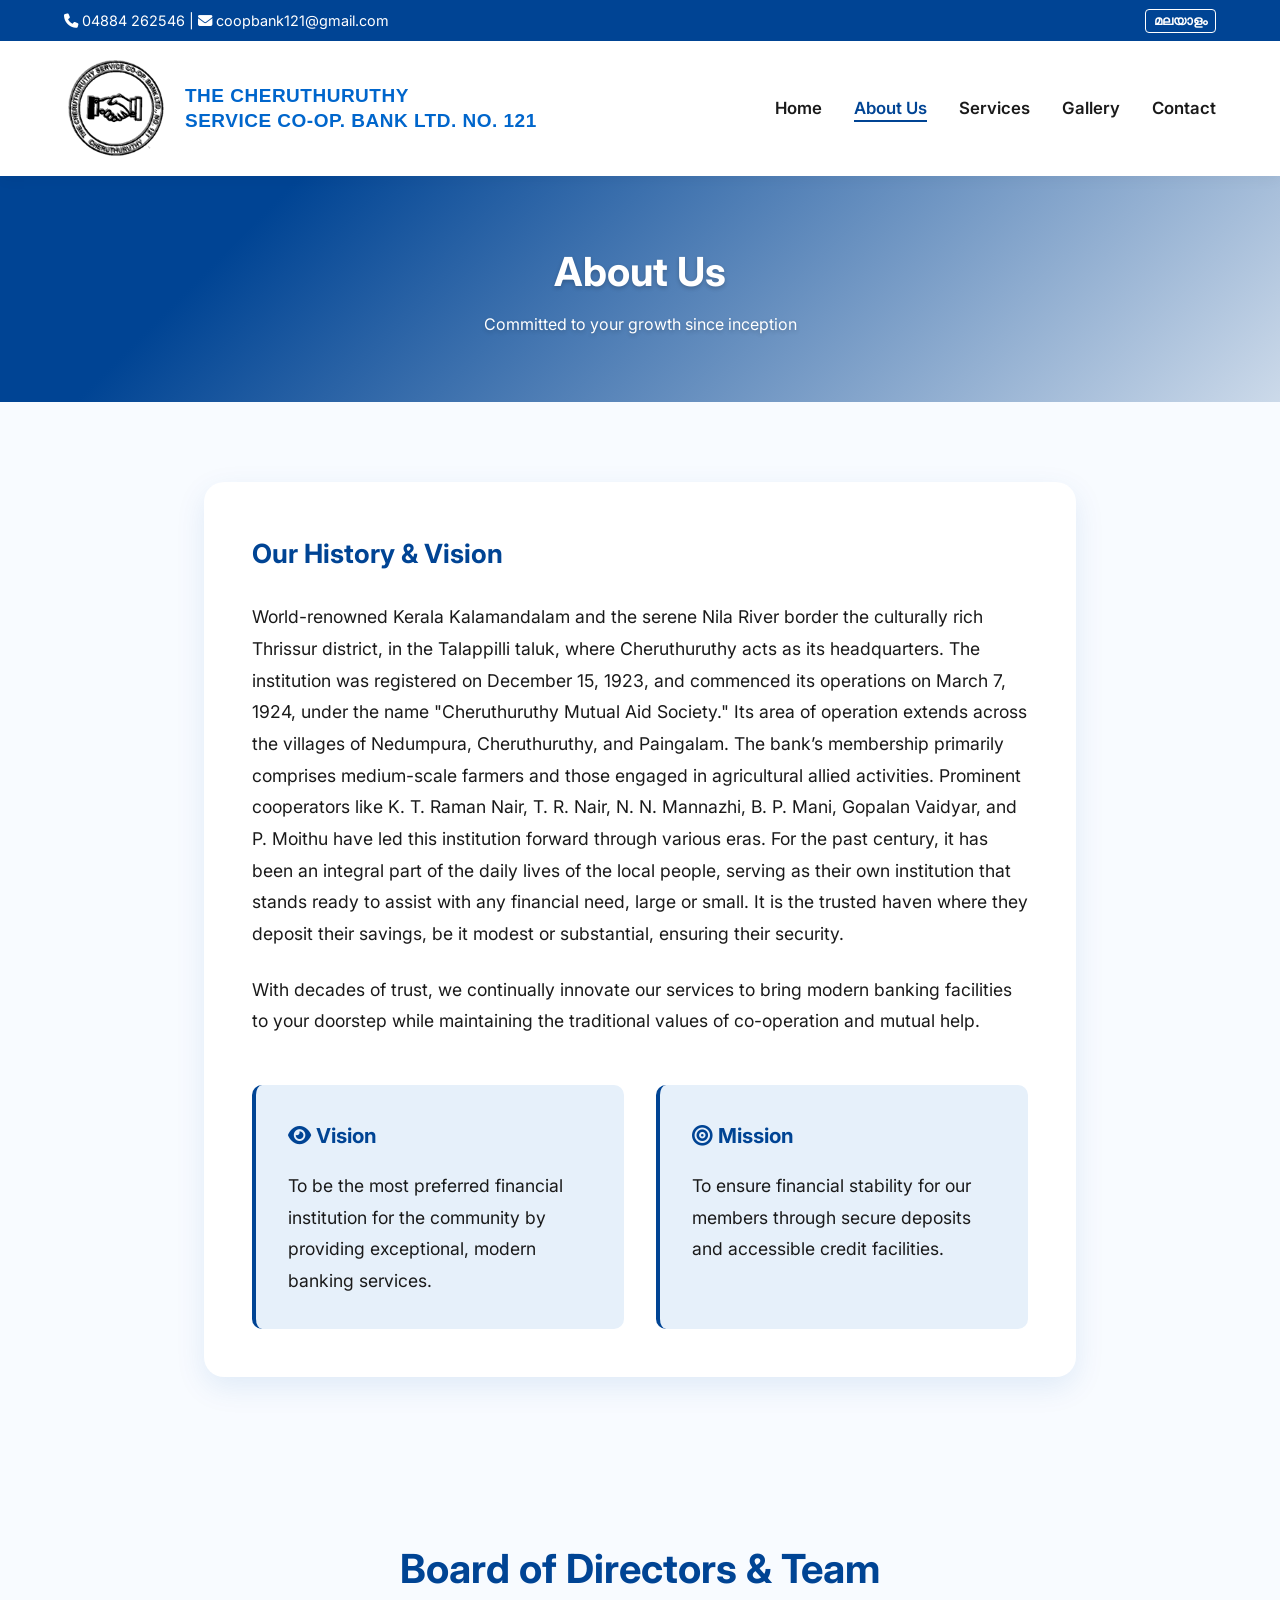
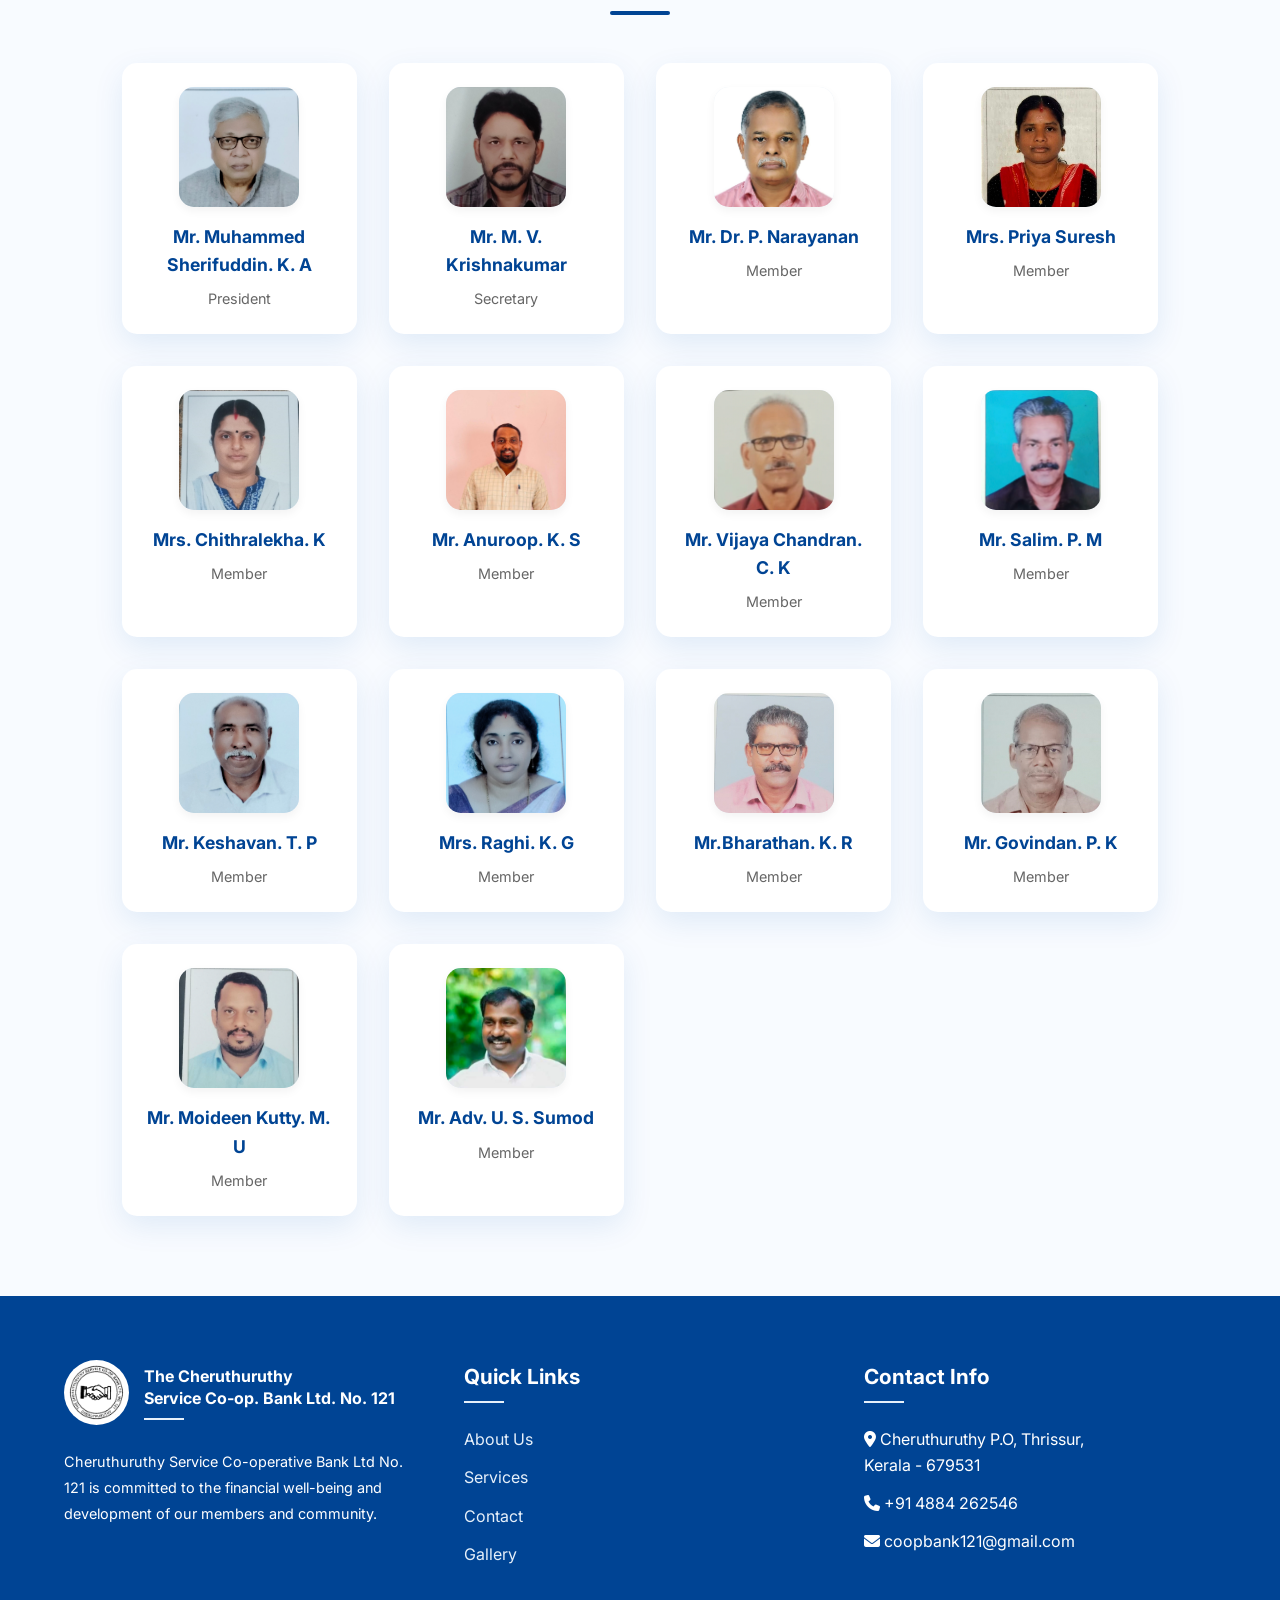
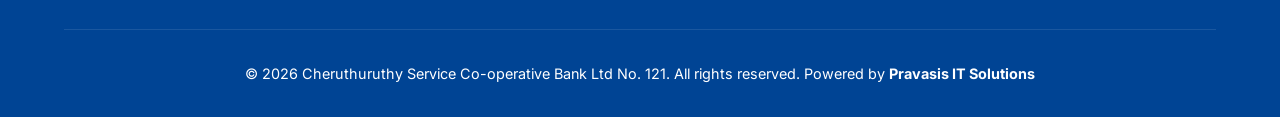
==== commit 09ca0ef0: "updated" ====
--- a/about.html
+++ b/about.html
@@ -8,7 +8,7 @@
     <link
         href="https://fonts.googleapis.com/css2?family=Inter:wght@400;600;800&family=Noto+Sans+Malayalam:wght@400;600;800&display=swap"
         rel="stylesheet">
-    <link rel="stylesheet" href="css/style.css?v=1.8">
+    <link rel="stylesheet" href="css/style.css?v=2.0">
     <link rel="stylesheet" href="https://cdnjs.cloudflare.com/ajax/libs/font-awesome/6.4.0/css/all.min.css">
 </head>
 
--- a/css/style.css
+++ b/css/style.css
@@ -725,15 +725,22 @@
 @media (max-width: 768px) {
     .nav-container {
         flex-direction: row;
-        flex-wrap: wrap;
+        flex-wrap: nowrap; /* prevent wrapping so button stays inline */
         justify-content: space-between;
         align-items: center;
         gap: 0.5rem;
         padding: 10px 5%;
     }
 
+    .logo-container {
+        max-width: 80%;
+    }
+
     .mobile-menu-toggle {
         display: block;
+        position: relative;
+        z-index: 9999;
+        padding: 15px; /* increase touch target size */
     }
 
     .main-nav {
@@ -801,11 +808,27 @@
 
     /* Fix services page inline styles for mobile */
     #deposits, #loans, #mss, #other-services {
-        padding: 1.5rem !important;
+        padding: 1.2rem !important;
     }
     
     #deposits h2, #loans h2, #mss h2, #other-services h2 {
-        font-size: 1.35rem !important;
+        font-size: 1.15rem !important;
+    }
+
+    #deposits > div:nth-child(2),
+    #loans > div:nth-child(2),
+    #mss > div:nth-child(2),
+    #other-services > div:nth-child(2) {
+        gap: 0.5rem !important;
+    }
+
+    #deposits > div:nth-child(2) > div:first-child,
+    #loans > div:nth-child(2) > div:first-child,
+    #mss > div:nth-child(2) > div:first-child,
+    #other-services > div:nth-child(2) > div:first-child {
+        width: 45px !important;
+        height: 45px !important;
+        font-size: 1.3rem !important;
     }
 
     .contact-grid {
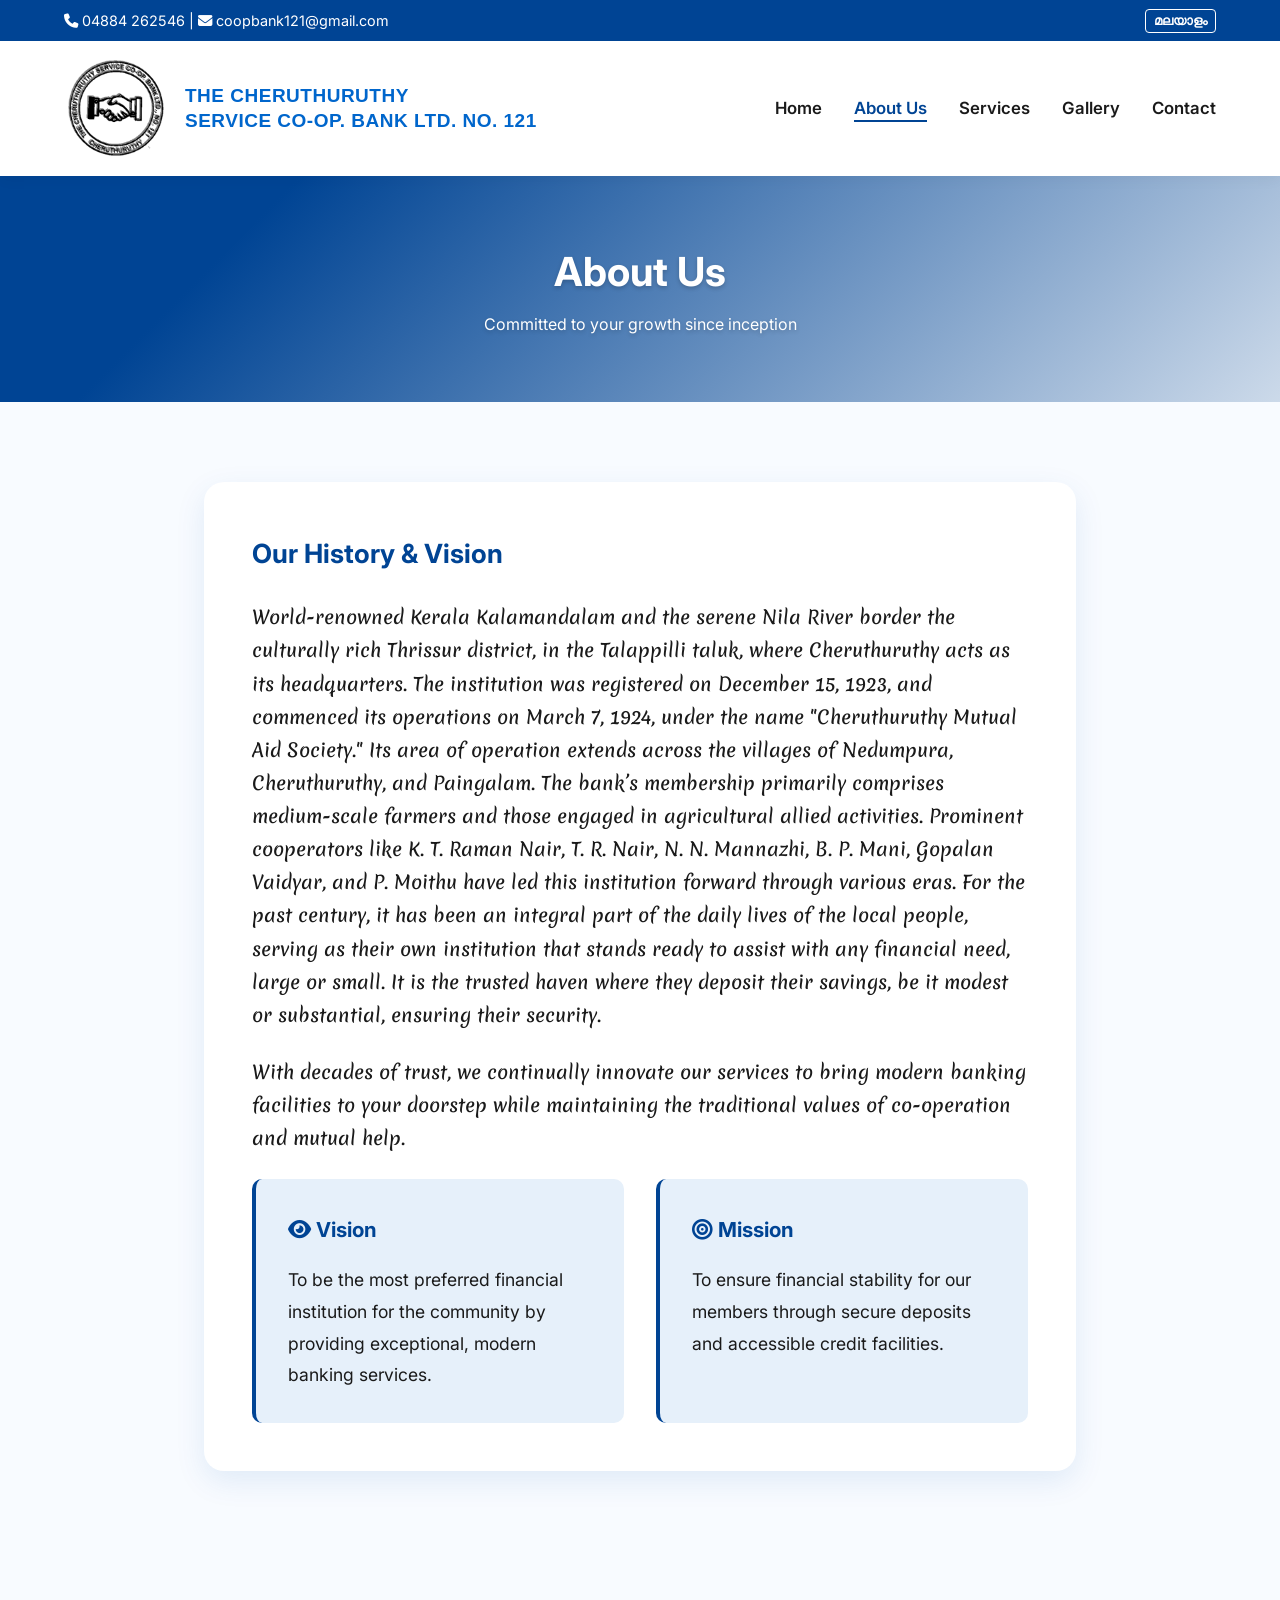
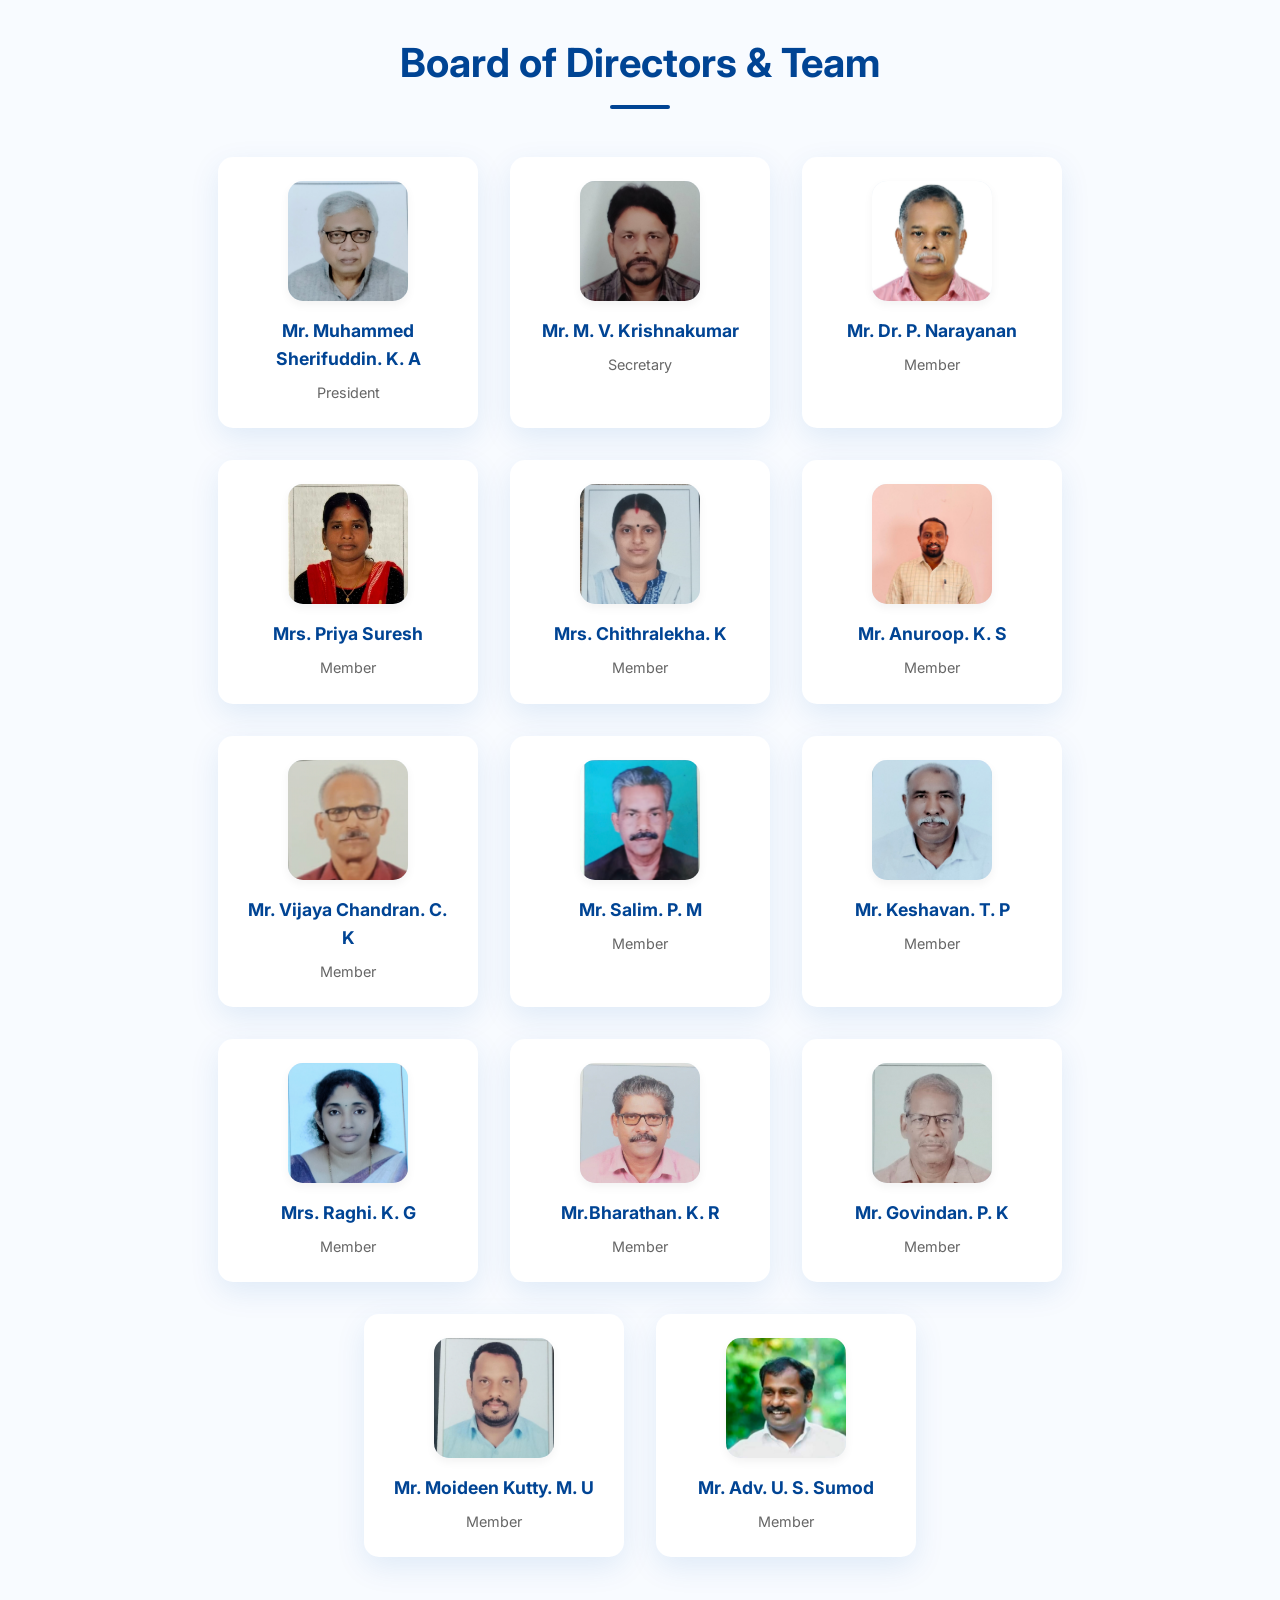
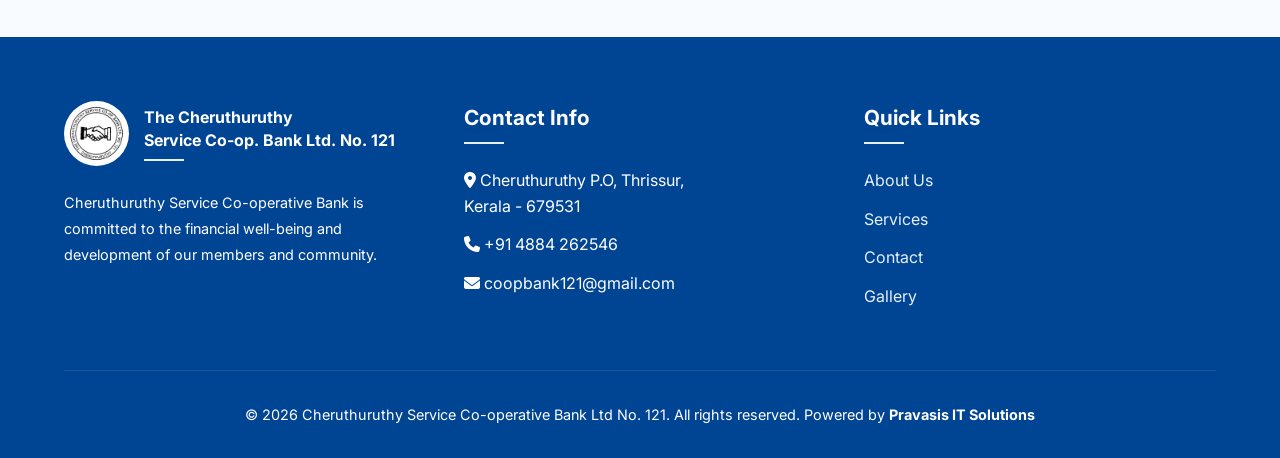
==== commit 66e5867d: "updated" ====
--- a/about.html
+++ b/about.html
@@ -5,10 +5,8 @@
     <meta charset="UTF-8">
     <meta name="viewport" content="width=device-width, initial-scale=1.0">
     <title>About Us - Cheruthuruthy Service Co-operative Bank</title>
-    <link
-        href="https://fonts.googleapis.com/css2?family=Inter:wght@400;600;800&family=Noto+Sans+Malayalam:wght@400;600;800&display=swap"
-        rel="stylesheet">
-    <link rel="stylesheet" href="css/style.css?v=2.0">
+    <link href="https://fonts.googleapis.com/css2?family=Inter:wght@400;600;800&family=Merienda:wght@400;500;700&display=swap" rel="stylesheet">
+    <link rel="stylesheet" href="css/style.css?v=3.1">
     <link rel="stylesheet" href="https://cdnjs.cloudflare.com/ajax/libs/font-awesome/6.4.0/css/all.min.css">
 </head>
 
@@ -31,47 +29,66 @@
     </div>
 
     <!-- About Content -->
-    <section class="section" style="max-width: 1000px; margin: 0 auto; line-height: 1.8; font-size: 1.1rem;">
+    <section class="section"
+        style="max-width: 1000px; margin: 0 auto; line-height: 1.8; font-size: 1.1rem; animation: fadeInUp 1s ease-out;">
         <div style="background: var(--white); padding: 3rem; border-radius: 20px; box-shadow: var(--box-shadow);">
             <h2 style="color: var(--primary-blue); margin-bottom: 1.5rem;">
                 <span class="lang-en">Our History & Vision</span>
                 <span class="lang-ml">ഞങ്ങളുടെ ചരിത്രവും കാഴ്ചപ്പാടും</span>
             </h2>
-            <p style="margin-bottom: 1.5rem;">
-                <span class="lang-en">World-renowned Kerala Kalamandalam and the serene Nila River border the culturally
-                    rich Thrissur district, in the Talappilli taluk, where Cheruthuruthy acts as its headquarters.
-                    The institution was registered on December 15, 1923, and commenced its operations on March 7, 1924,
-                    under the name "Cheruthuruthy Mutual Aid Society." Its area of operation extends across the
-                    villages of Nedumpura, Cheruthuruthy, and Paingalam. The bank’s membership primarily comprises
-                    medium-scale farmers and those engaged in agricultural allied activities. Prominent cooperators like
-                    K.
-                    T. Raman Nair, T. R. Nair, N. N. Mannazhi, B. P. Mani, Gopalan Vaidyar, and P. Moithu have led
-                    this institution forward through various eras. For the past century, it has been an integral part of
-                    the daily lives of the local people, serving as their own institution that stands ready to assist
-                    with
-                    any financial need, large or small. It is the trusted haven where they deposit their savings, be it
-                    modest or substantial, ensuring their security.</span>
-                <span class="lang-ml">ലോക പ്രശസ്തമായ കേരളകലാമണ്ഡലവും, നിളാനദിയും അതിരിടുന്ന തൃശൂർ ജില്ലയിൽ തലപ്പിള്ളി
-                    താലൂക്കിൽ ചെറുതുരുത്തി ആസ്ഥാനമാക്കി 1923 ഡിസംബർ 15 ന് രജിസ്റ്റർ ചെയ്യുകയും 1924 മാർച്ച് 7 ന്
-                    ചെറുതുരുത്തി പരസ്പര സഹായ സംഘം എന്ന പേരിൽ പ്രവർത്തനം ആരംഭിക്കുകയും ചെയ്തു.നെടുമ്പുര, ചെറുതുരുത്തി,
-                    പൈങ്കുളം വില്ലേജുകളിലായി അതിന്റെ പ്രവർത്തന പരിധി വ്യാപിച്ചു കിടക്കുന്നു. പ്രധാനമായും ഇടത്തരം
-                    കർഷകരും, കാർഷികാനുബന്ധപ്രവർത്തനങ്ങളിൽ ഏർപ്പെട്ടു വരുന്നവരുമാണ് ബാങ്കിലെ അംഗങ്ങൾ . K. T. രാമൻ നായർ,
-                    T. R. നായർ, N. N. മണ്ണഴി, ബി. പി. മണി, ഗോപാലൻ വൈദ്യർ, പി. മൊയ്‌തു തുടങ്ങിയ പ്രമുഖ സഹകാരികൾ ഈ
-                    സ്ഥാപനത്തിനെ വിവിധ കാലങ്ങളിലായി മുന്നോട്ടു നയിച്ചവരാണ്. കഴിഞ്ഞ ഒരു ശതാബ്ദ്ധമായി ഈ നാട്ടിലെ ഏതൊരു
-                    സാധാരണക്കാരന്റെയും ഏതൊരു സാമ്പത്തികാവശ്യത്തിനും ഓടിയെത്താവുന്നൊരു സ്വന്തം സ്ഥാപനമായി അവരുടെ
-                    നിത്യജീവിതവുമായി അത്രമേൽ ബന്ധപ്പെട്ടു കിടക്കുന്നു. അവരുടെ ചെറുതും വലുതുമായ സമ്പാദ്യങ്ങൾ സുരക്ഷിതമായി
-                    നിക്ഷേപിക്കുന്നതിനും ആശ്രയിക്കുന്നത് ഈ സാമ്പത്തിക സ്ഥാപനത്തിനെയാണ്.</span>
-            </p>
-            <p style="margin-bottom: 1.5rem;">
-                <span class="lang-en">With decades of trust, we continually innovate our services to bring modern
-                    banking facilities to your doorstep while maintaining the traditional values of co-operation and
-                    mutual help.</span>
-                <span class="lang-ml">പതിറ്റാണ്ടുകളുടെ വിശ്വാസത്തോടെ, സഹകരണത്തിന്റെയും പരസ്പര സഹായത്തിന്റെയും പരമ്പരാഗത
-                    മൂല്യങ്ങൾ കാത്തുസൂക്ഷിച്ചുകൊണ്ട് നിങ്ങളുടെ പടിവാതിൽക്കൽ ആധുനിക ബാങ്കിംഗ് സൗകര്യങ്ങൾ കൊണ്ടുവരാൻ ഞങ്ങൾ
-                    നിരന്തരം ഞങ്ങളുടെ സേവനങ്ങൾ നവീകരിക്കുന്നു.</span>
-            </p>
-
-            <div style="display: grid; grid-template-columns: repeat(auto-fit, minmax(280px, 1fr)); gap: 2rem; margin-top: 3rem;">
+
+            <div class="history-text-container" id="historyTextContainer">
+                <p style="margin-bottom: 1.5rem;">
+                    <span class="lang-en">World-renowned Kerala Kalamandalam and the serene Nila River border the
+                        culturally
+                        rich Thrissur district, in the Talappilli taluk, where Cheruthuruthy acts as its headquarters.
+                        The institution was registered on December 15, 1923, and commenced its operations on March 7,
+                        1924,
+                        under the name "Cheruthuruthy Mutual Aid Society." Its area of operation extends across the
+                        villages of Nedumpura, Cheruthuruthy, and Paingalam. The bank’s membership primarily comprises
+                        medium-scale farmers and those engaged in agricultural allied activities. Prominent cooperators
+                        like
+                        K.
+                        T. Raman Nair, T. R. Nair, N. N. Mannazhi, B. P. Mani, Gopalan Vaidyar, and P. Moithu have led
+                        this institution forward through various eras. For the past century, it has been an integral
+                        part of
+                        the daily lives of the local people, serving as their own institution that stands ready to
+                        assist
+                        with
+                        any financial need, large or small. It is the trusted haven where they deposit their savings, be
+                        it
+                        modest or substantial, ensuring their security.</span>
+                    <span class="lang-ml">ലോക പ്രശസ്തമായ കേരളകലാമണ്ഡലവും, നിളാനദിയും അതിരിടുന്ന തൃശൂർ ജില്ലയിൽ
+                        തലപ്പിള്ളി
+                        താലൂക്കിൽ ചെറുതുരുത്തി ആസ്ഥാനമാക്കി 1923 ഡിസംബർ 15 ന് രജിസ്റ്റർ ചെയ്യുകയും 1924 മാർച്ച് 7 ന്
+                        ചെറുതുരുത്തി പരസ്പര സഹായ സംഘം എന്ന പേരിൽ പ്രവർത്തനം ആരംഭിക്കുകയും ചെയ്തു.നെടുമ്പുര,
+                        ചെറുതുരുത്തി,
+                        പൈങ്കുളം വില്ലേജുകളിലായി അതിന്റെ പ്രവർത്തന പരിധി വ്യാപിച്ചു കിടക്കുന്നു. പ്രധാനമായും ഇടത്തരം
+                        കർഷകരും, കാർഷികാനുബന്ധപ്രവർത്തനങ്ങളിൽ ഏർപ്പെട്ടു വരുന്നവരുമാണ് ബാങ്കിലെ അംഗങ്ങൾ . K. T. രാമൻ
+                        നായർ,
+                        T. R. നായർ, N. N. മണ്ണഴി, ബി. പി. മണി, ഗോപാലൻ വൈദ്യർ, പി. മൊയ്‌തു തുടങ്ങിയ പ്രമുഖ സഹകാരികൾ ഈ
+                        സ്ഥാപനത്തിനെ വിവിധ കാലങ്ങളിലായി മുന്നോട്ടു നയിച്ചവരാണ്. കഴിഞ്ഞ ഒരു ശതാബ്ദ്ധമായി ഈ നാട്ടിലെ ഏതൊരു
+                        സാധാരണക്കാരന്റെയും ഏതൊരു സാമ്പത്തികാവശ്യത്തിനും ഓടിയെത്താവുന്നൊരു സ്വന്തം സ്ഥാപനമായി അവരുടെ
+                        നിത്യജീവിതവുമായി അത്രമേൽ ബന്ധപ്പെട്ടു കിടക്കുന്നു. അവരുടെ ചെറുതും വലുതുമായ സമ്പാദ്യങ്ങൾ
+                        സുരക്ഷിതമായി
+                        നിക്ഷേപിക്കുന്നതിനും ആശ്രയിക്കുന്നത് ഈ സാമ്പത്തിക സ്ഥാപനത്തിനെയാണ്.</span>
+                </p>
+                <p style="margin-bottom: 1.5rem;">
+                    <span class="lang-en">With decades of trust, we continually innovate our services to bring modern
+                        banking facilities to your doorstep while maintaining the traditional values of co-operation and
+                        mutual help.</span>
+                    <span class="lang-ml">പതിറ്റാണ്ടുകളുടെ വിശ്വാസത്തോടെ, സഹകരണത്തിന്റെയും പരസ്പര സഹായത്തിന്റെയും
+                        പരമ്പരാഗത
+                        മൂല്യങ്ങൾ കാത്തുസൂക്ഷിച്ചുകൊണ്ട് നിങ്ങളുടെ പടിവാതിൽക്കൽ ആധുനിക ബാങ്കിംഗ് സൗകര്യങ്ങൾ കൊണ്ടുവരാൻ
+                        ഞങ്ങൾ
+                        നിരന്തരം ഞങ്ങളുടെ സേവനങ്ങൾ നവീകരിക്കുന്നു.</span>
+                </p>
+            </div>
+
+
+
+            <div
+                style="display: grid; grid-template-columns: repeat(auto-fit, minmax(280px, 1fr)); gap: 2rem; margin-top: 1rem;">
                 <div
                     style="background: var(--light-blue); padding: 2rem; border-radius: 10px; border-left: 4px solid var(--primary-blue);">
                     <h3 style="color: var(--secondary-blue); margin-bottom: 1rem;"><i class="fas fa-eye"></i> <span
--- a/css/style.css
+++ b/css/style.css
@@ -24,7 +24,7 @@
 }
 
 body {
-    font-family: 'Inter', 'Noto Sans Malayalam', sans-serif;
+    font-family: 'Inter', sans-serif;
     color: var(--dark-text);
     background-color: var(--bg-light);
     line-height: 1.6;
@@ -39,11 +39,14 @@
 }
 
 body.ml-active .lang-en {
-    display: none;
+    display: none !important;
 }
 
 body.ml-active .lang-ml {
-    display: inline-block;
+    display: unset;
+    word-break: break-word;
+    font-weight: normal !important;
+    letter-spacing: normal !important;
 }
 
 /* Navbar */
@@ -199,7 +202,7 @@
 .bank-subtitle.lang-ml {
     font-size: 12px;
     margin-top: 2px;
-    font-family: 'Gayathri', 'Manjari', 'Noto Sans Malayalam', sans-serif;
+    font-family: sans-serif;
 }
 
 nav ul {
@@ -475,6 +478,56 @@
     }
 }
 
+/* History Section Expand Animation */
+.history-text-container {
+    position: relative;
+    /* max-height removed because Read More button was removed */
+}
+
+.history-text-container .lang-en {
+    font-family: 'Merienda', cursive !important;
+    font-size: 1.15rem !important;
+    line-height: 1.8;
+    color: var(--dark-text);
+    font-weight: 500;
+    text-align: justify;
+}
+
+/* Removed expanded and after gradient styles as they are no longer needed */
+
+.read-more-btn {
+    display: inline-flex;
+    align-items: center;
+    gap: 8px;
+    margin-top: 1rem;
+    margin-bottom: 2rem;
+    color: var(--primary-blue);
+    background: transparent;
+    border: 2px solid var(--primary-blue);
+    padding: 0.6rem 1.8rem;
+    border-radius: 30px;
+    cursor: pointer;
+    font-weight: 600;
+    font-family: inherit;
+    font-size: 1rem;
+    transition: all var(--transition-speed);
+}
+
+.read-more-btn i {
+    transition: transform 0.5s ease;
+}
+
+.read-more-btn.expanded i {
+    transform: rotate(180deg);
+}
+
+.read-more-btn:hover {
+    background: var(--primary-blue);
+    color: var(--white);
+    transform: translateY(-3px);
+    box-shadow: 0 5px 15px rgba(0, 86, 179, 0.2);
+}
+
 /* Forms */
 .contact-form {
     background: var(--white);
@@ -535,13 +588,16 @@
 
 /* Team Section */
 .team-grid {
-    display: grid;
-    grid-template-columns: repeat(auto-fit, minmax(200px, 1fr));
+    display: flex;
+    flex-wrap: wrap;
+    justify-content: center;
     gap: 2rem;
     padding: 0 5%;
 }
 
 .team-member {
+    width: 260px;
+    max-width: 100%;
     background: var(--white);
     padding: 1.5rem;
     border-radius: 15px;
@@ -725,15 +781,18 @@
 @media (max-width: 768px) {
     .nav-container {
         flex-direction: row;
-        flex-wrap: nowrap; /* prevent wrapping so button stays inline */
+        flex-wrap: wrap; /* allow .main-nav to drop to the next row */
         justify-content: space-between;
         align-items: center;
         gap: 0.5rem;
         padding: 10px 5%;
+        position: relative; /* for absolute positioning of main-nav */
     }
 
     .logo-container {
-        max-width: 80%;
+        flex: 1;
+        min-width: 0; /* allows the container to shrink without breaking flex layout */
+        max-width: 85%;
     }
 
     .mobile-menu-toggle {
@@ -741,14 +800,22 @@
         position: relative;
         z-index: 9999;
         padding: 15px; /* increase touch target size */
+        flex-shrink: 0;
     }
 
     .main-nav {
         display: none;
+        position: absolute;
+        top: 100%;
+        left: 0;
         width: 100%;
-        margin-top: 10px;
+        background: var(--white);
+        box-shadow: 0 10px 15px rgba(0,0,0,0.1);
+        margin-top: 0;
         border-top: 1px solid #eee;
         padding-top: 15px;
+        padding-bottom: 20px;
+        z-index: 999;
     }
 
     .main-nav.active {
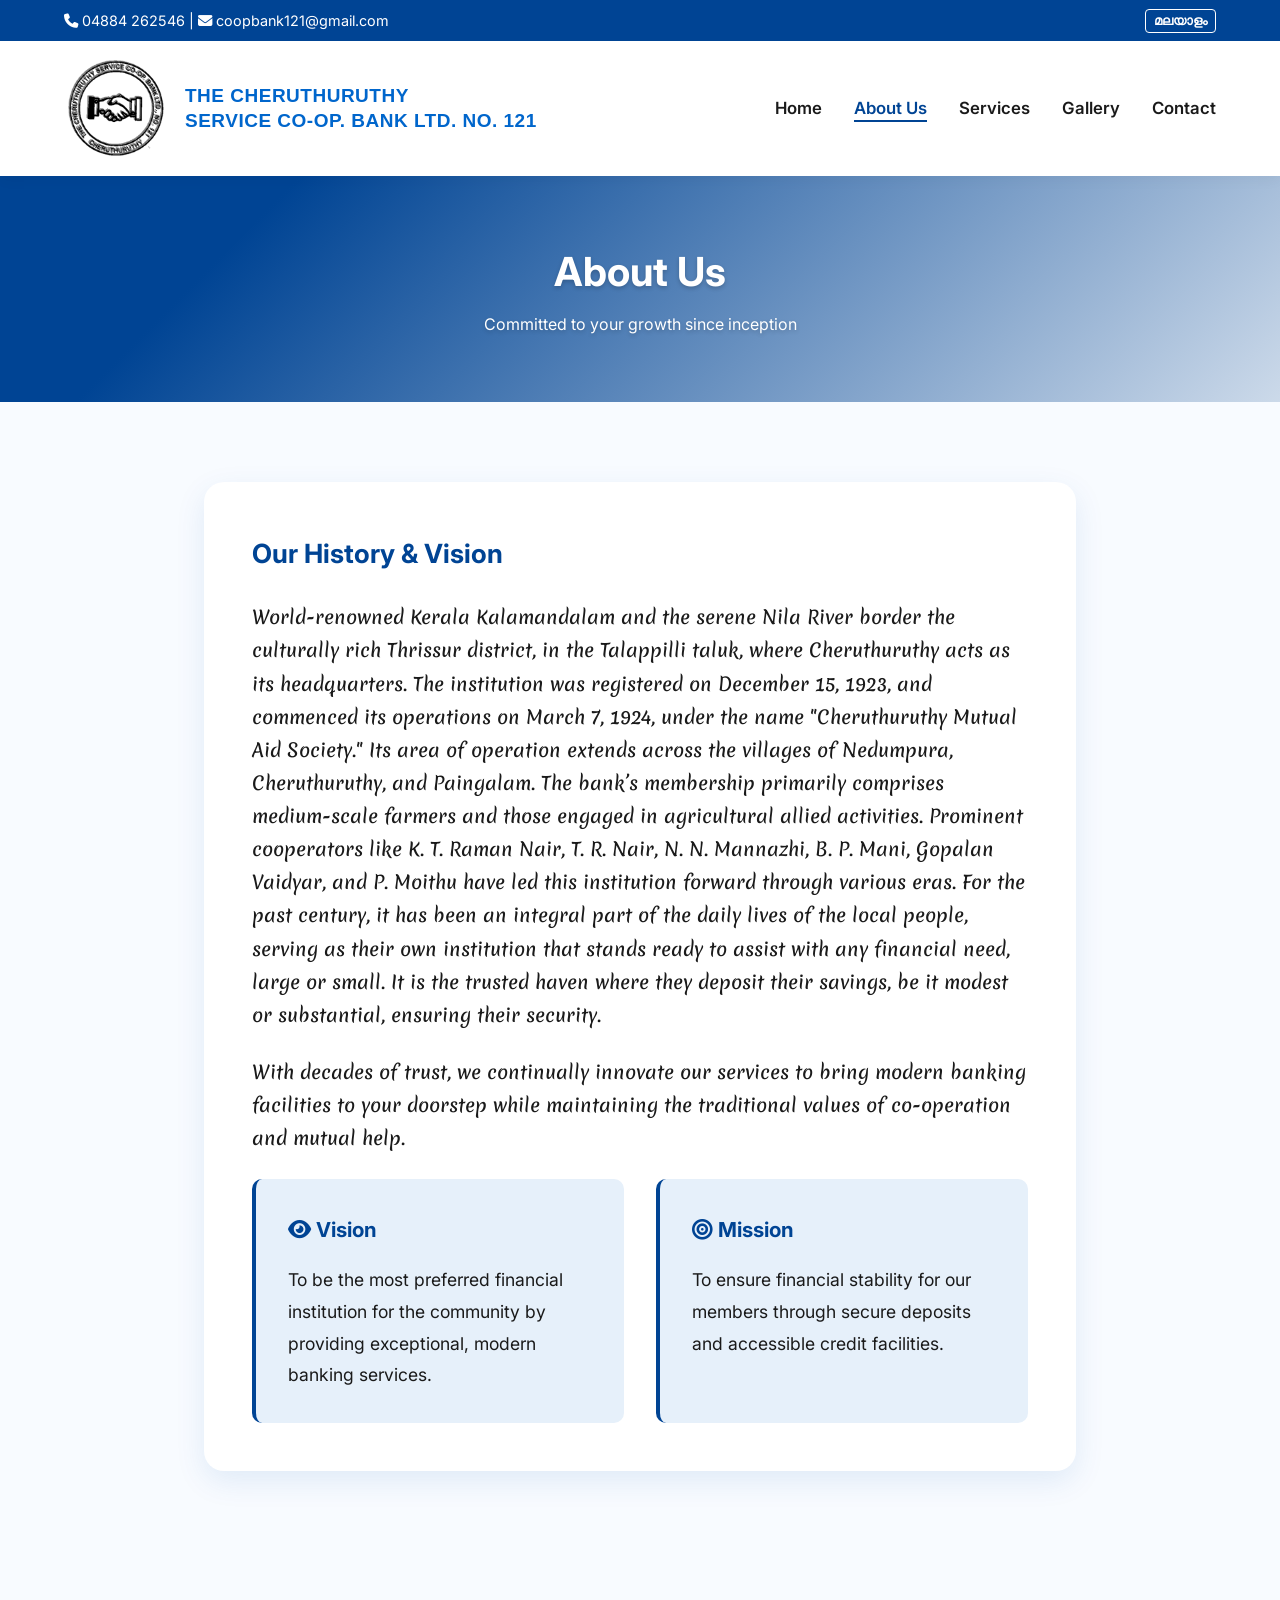
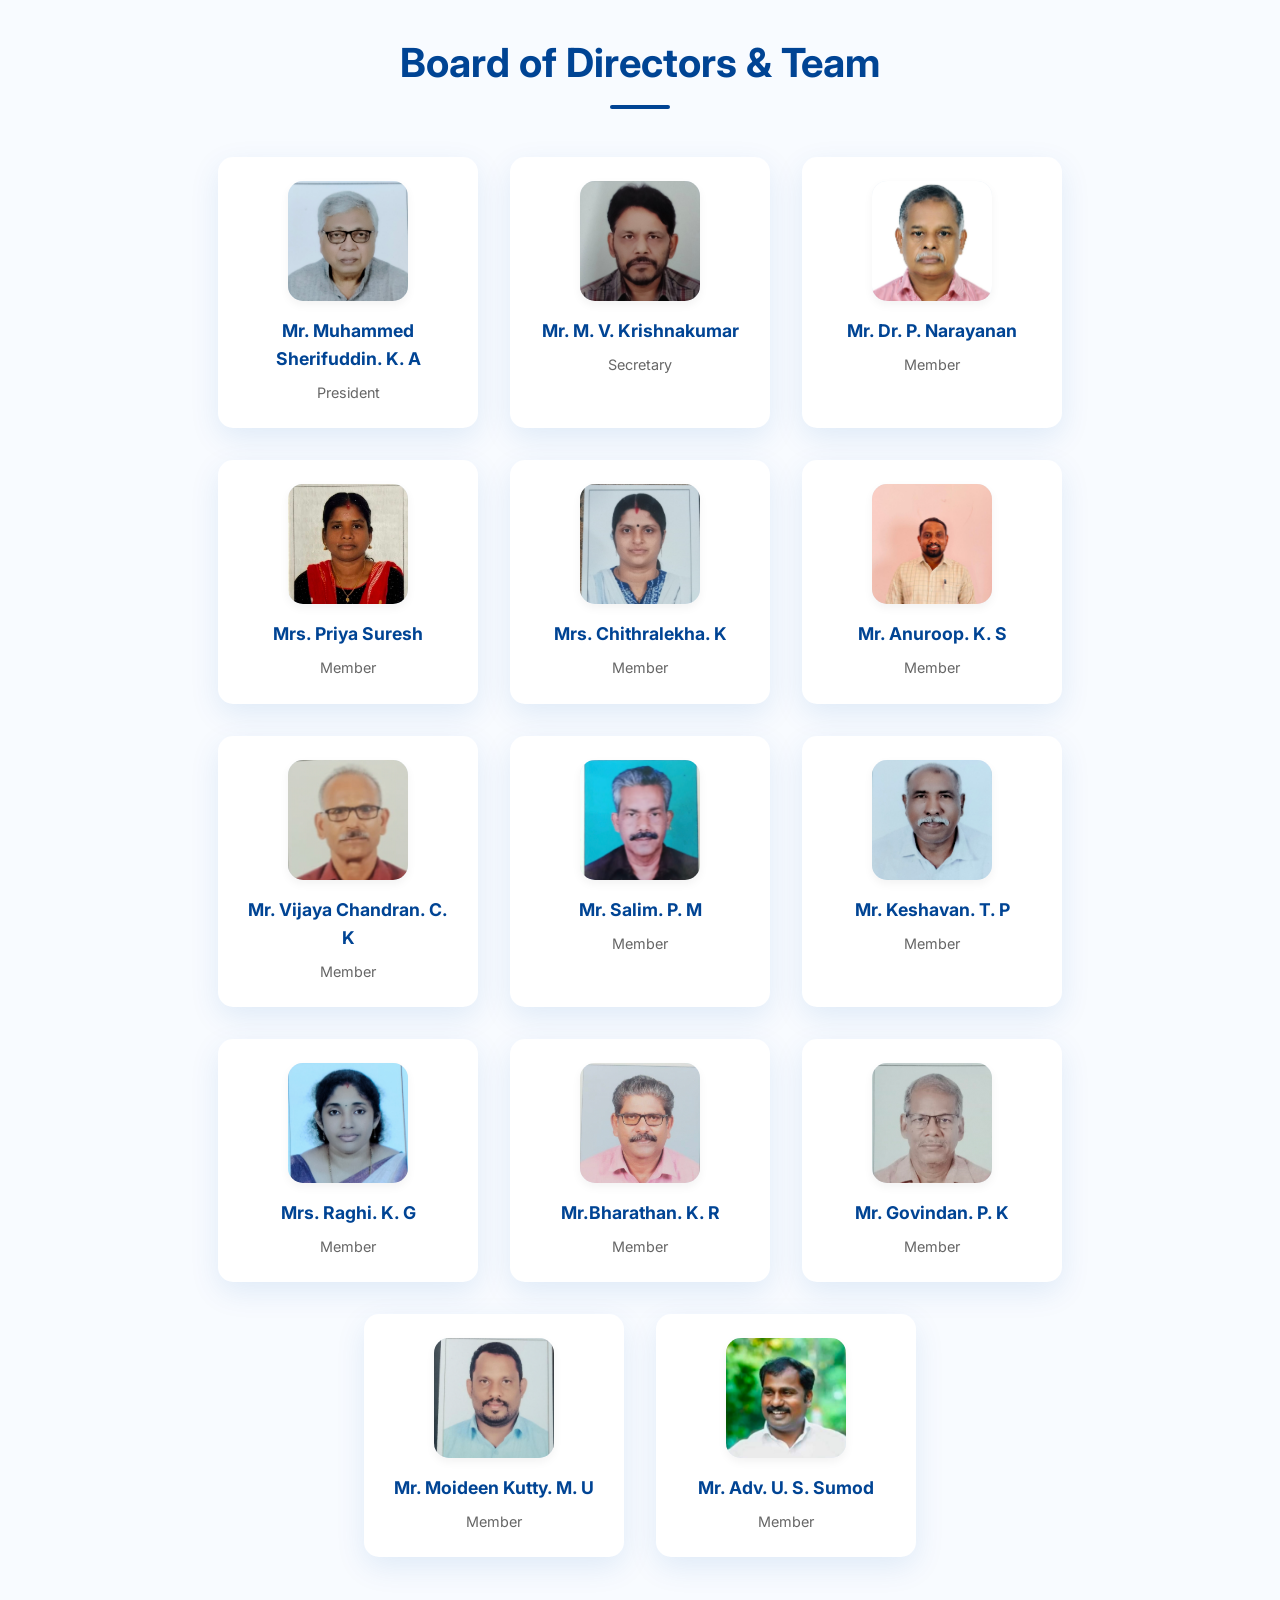
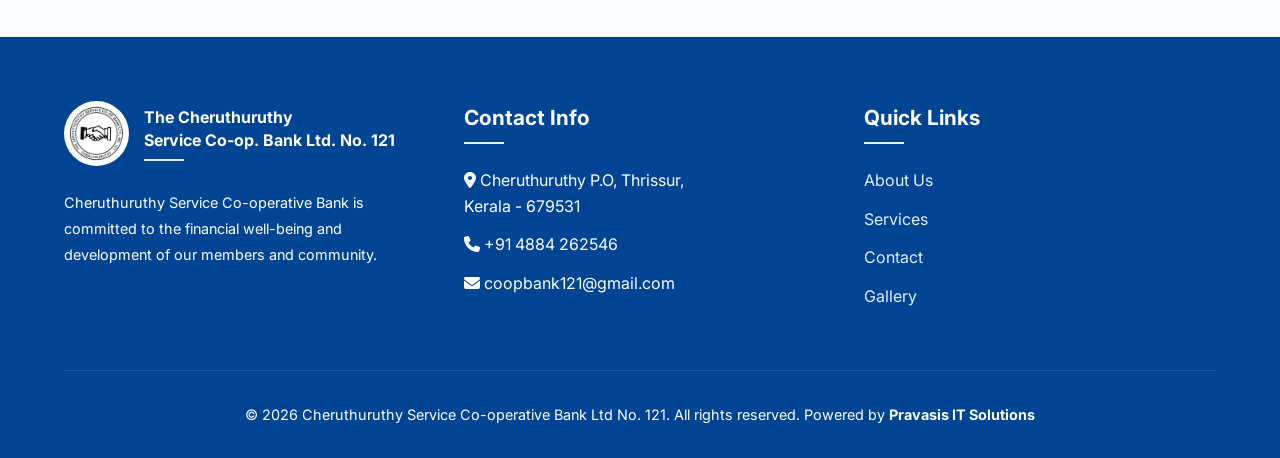
==== commit efd5b560: "updated" ====
--- a/about.html
+++ b/about.html
@@ -6,7 +6,7 @@
     <meta name="viewport" content="width=device-width, initial-scale=1.0">
     <title>About Us - Cheruthuruthy Service Co-operative Bank</title>
     <link href="https://fonts.googleapis.com/css2?family=Inter:wght@400;600;800&family=Merienda:wght@400;500;700&display=swap" rel="stylesheet">
-    <link rel="stylesheet" href="css/style.css?v=3.1">
+    <link rel="stylesheet" href="css/style.css?v=3.4">
     <link rel="stylesheet" href="https://cdnjs.cloudflare.com/ajax/libs/font-awesome/6.4.0/css/all.min.css">
 </head>
 
--- a/css/style.css
+++ b/css/style.css
@@ -654,8 +654,10 @@
     animation: scrollTrack 20s linear infinite;
 }
 
-.carousel-track:hover {
-    animation-play-state: paused;
+@media (hover: hover) {
+    .carousel-track:hover {
+        animation-play-state: paused;
+    }
 }
 
 .carousel-slide {
@@ -677,6 +679,7 @@
     width: 100%;
     height: 220px;
     object-fit: cover;
+    background-color: var(--white);
     transition: transform 0.3s;
 }
 
@@ -702,7 +705,7 @@
     }
 
     100% {
-        transform: translateX(calc(-50% - 1rem));
+        transform: translateX(-50%);
     }
 }
 
@@ -870,7 +873,12 @@
 
     .carousel-slide {
         width: 260px;
+        height: 240px;
         margin-right: 1rem;
+    }
+
+    .carousel-slide img {
+        height: 160px;
     }
 
     /* Fix services page inline styles for mobile */
